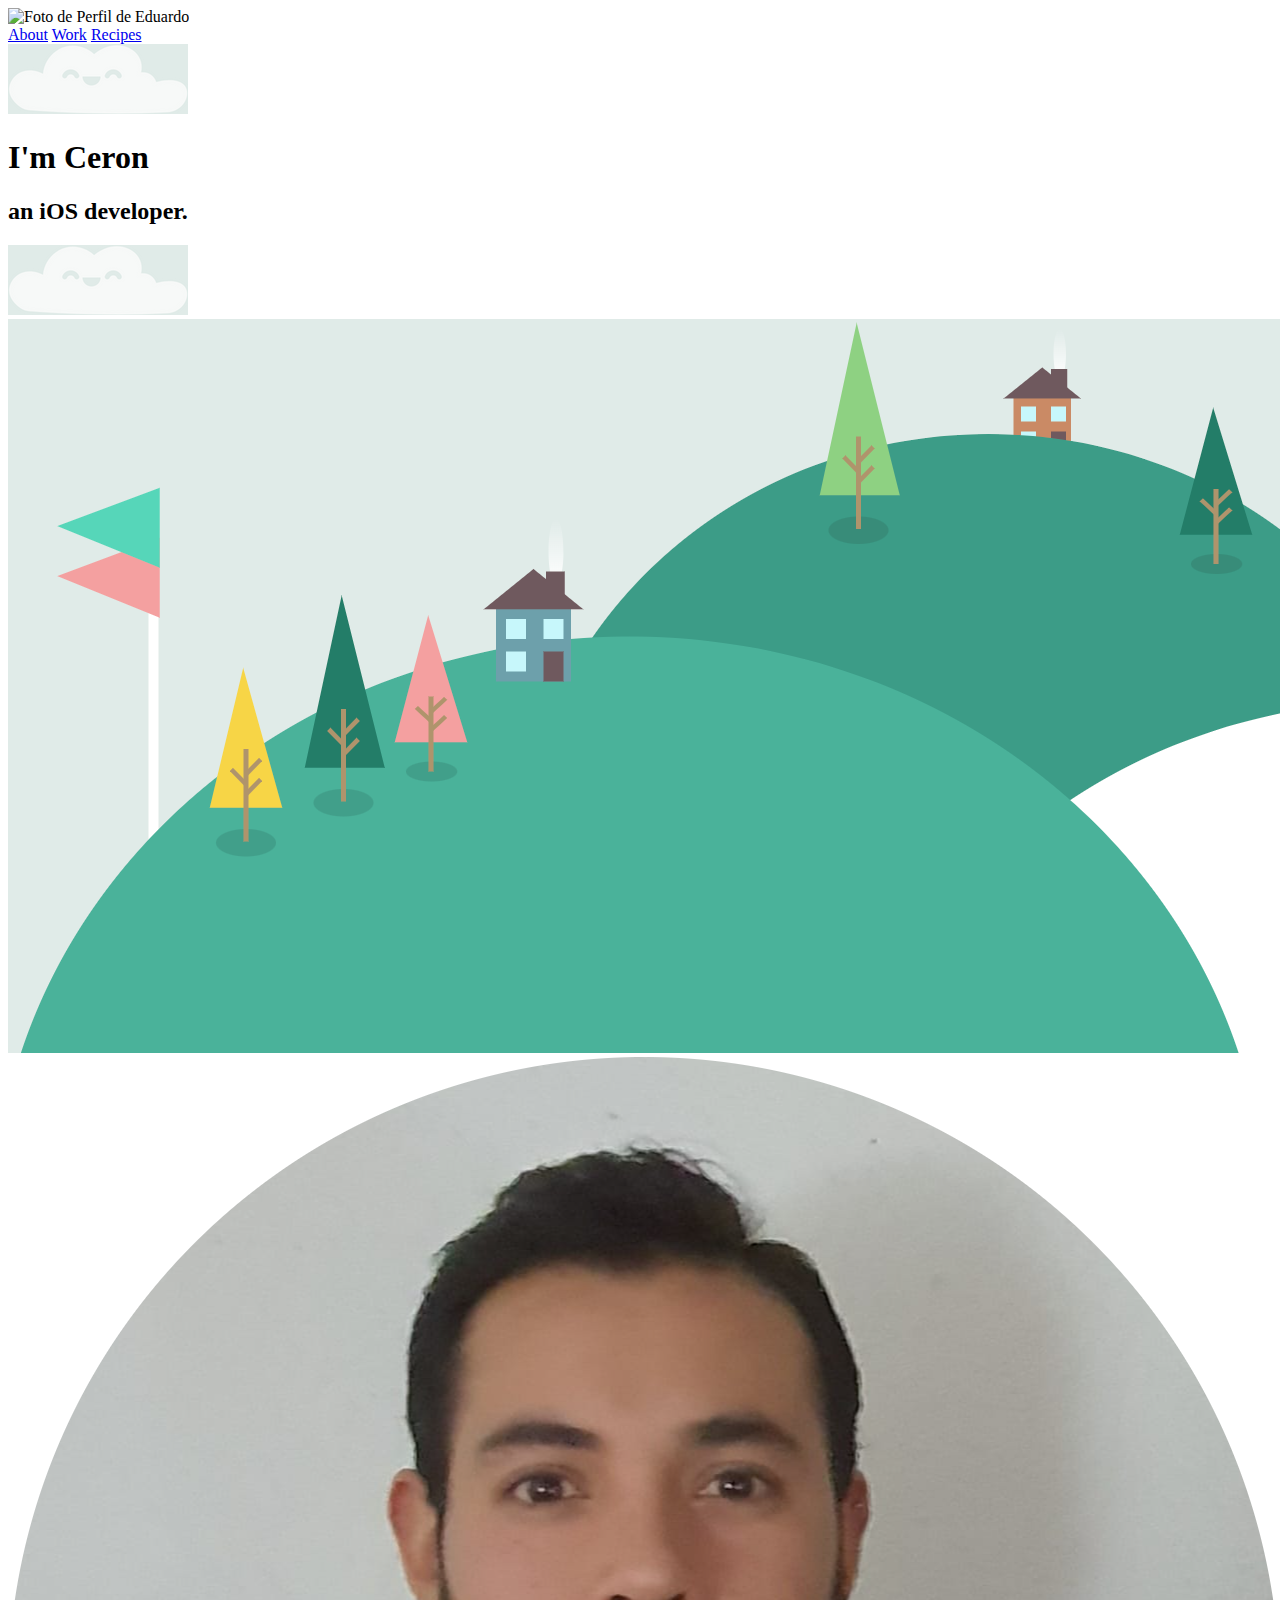
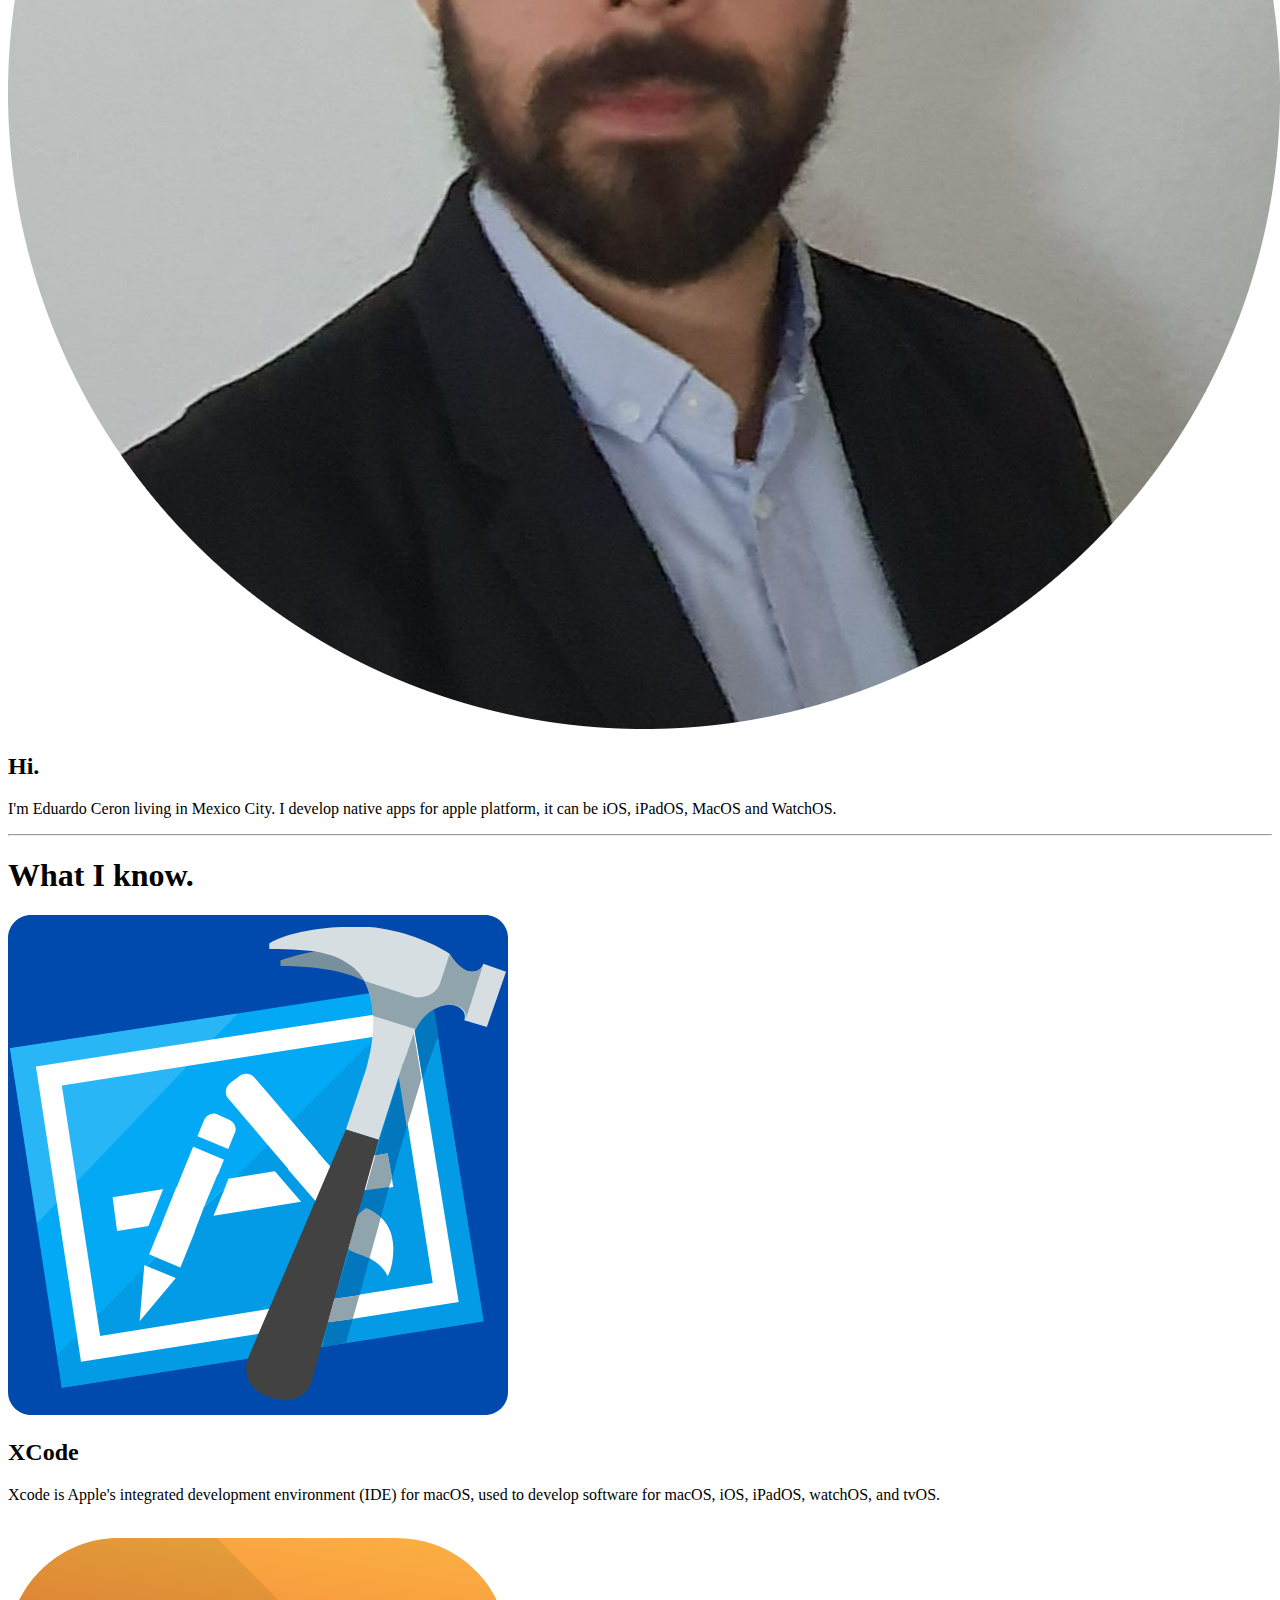
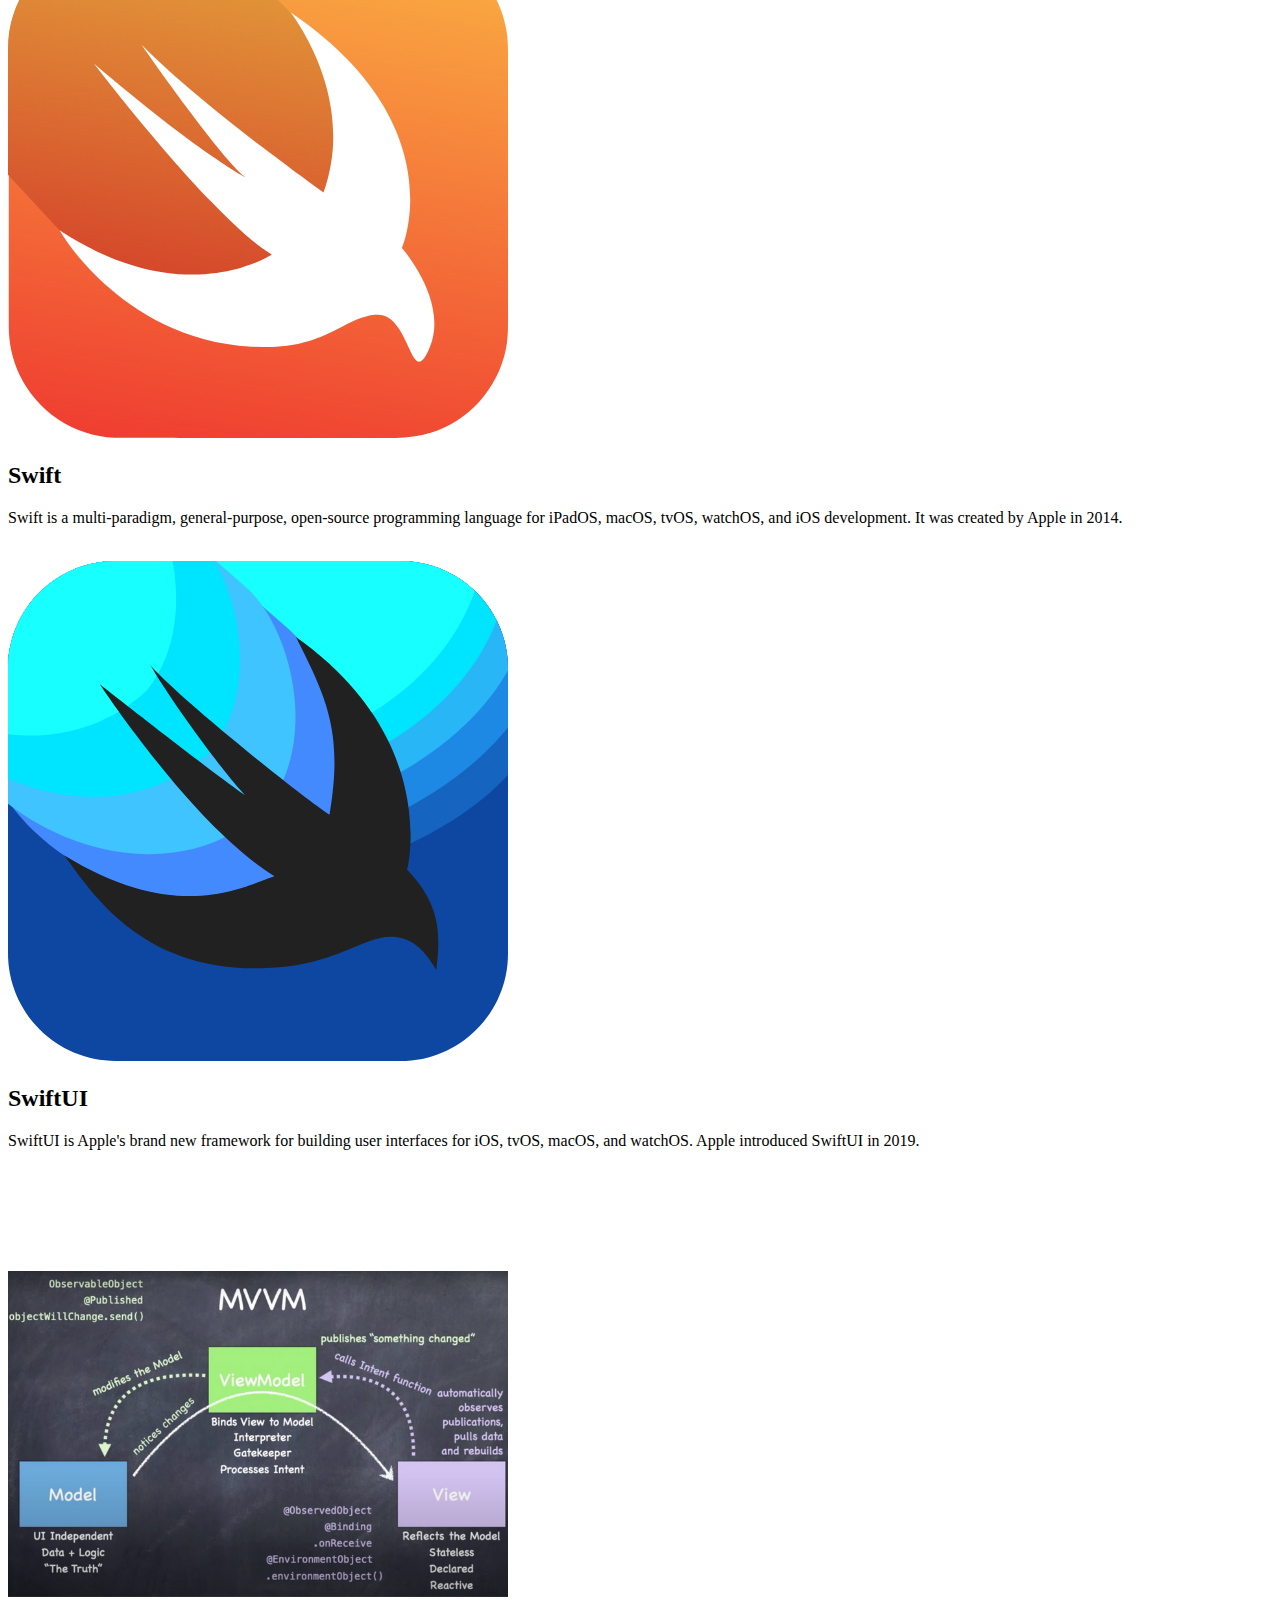
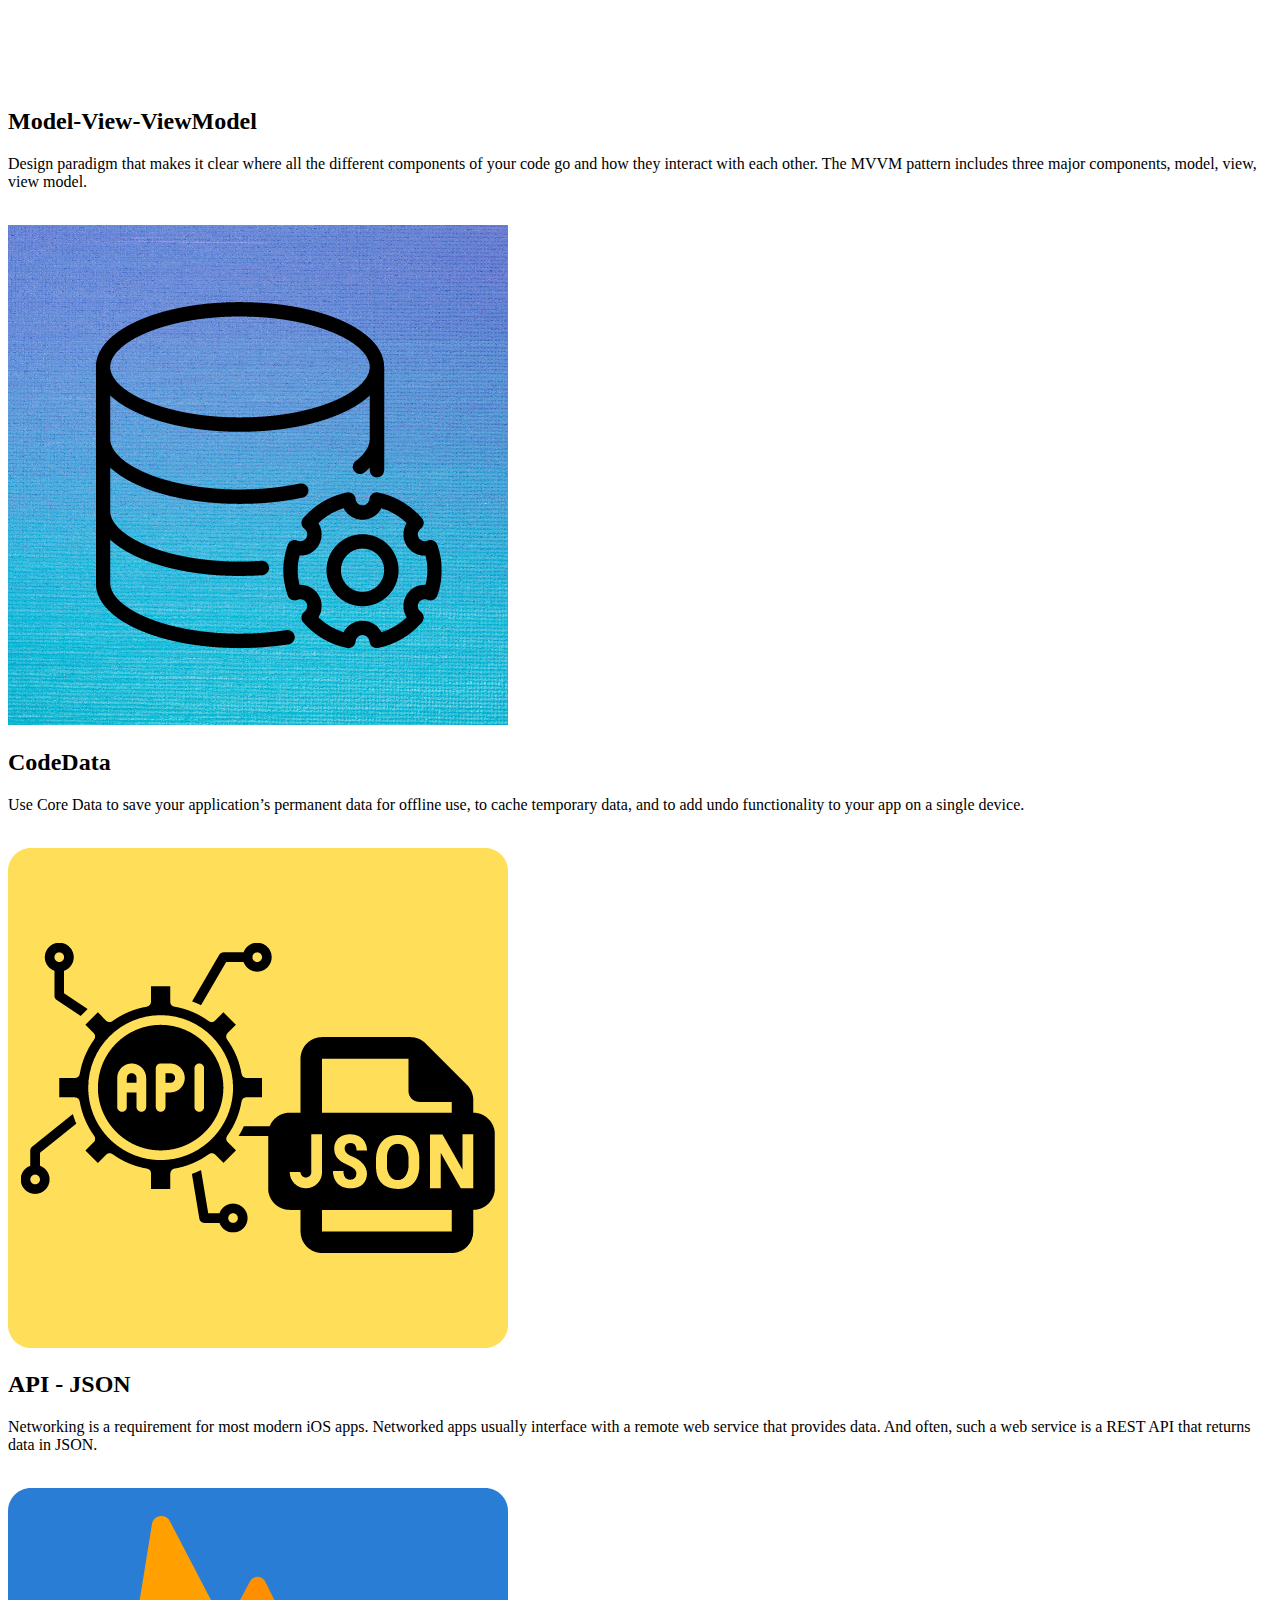
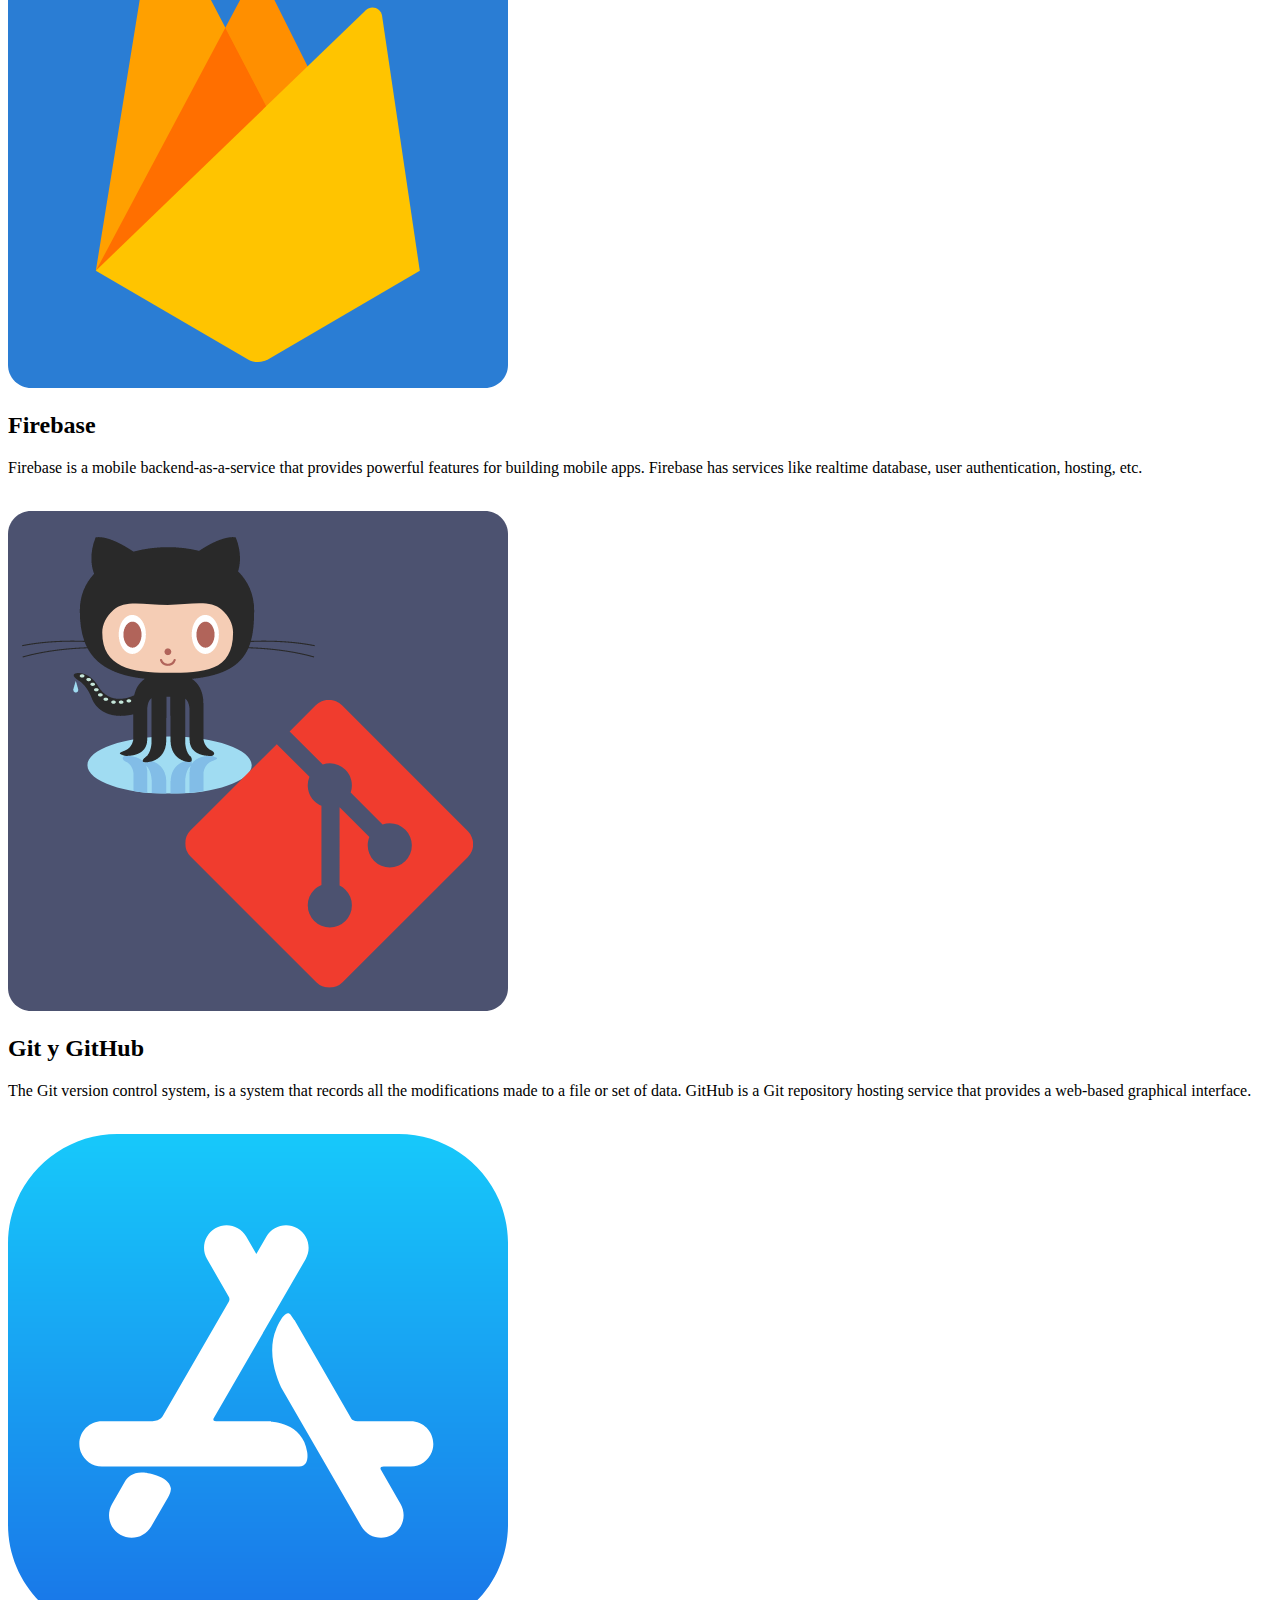
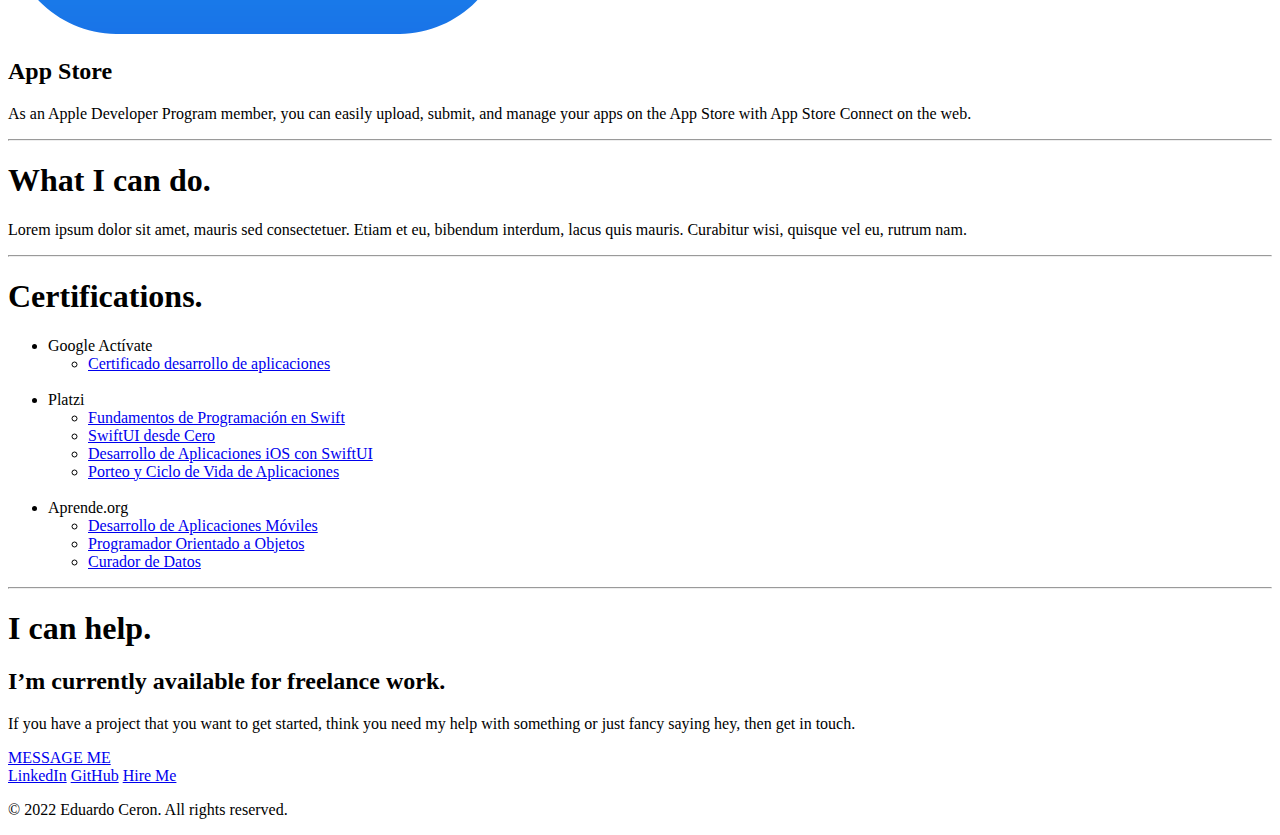
==== index.html @ 0d503eac "Add initial my site files" ====
<!DOCTYPE html>
<html lang="en" dir="ltr">
  <head>
    <meta charset="utf-8">
    <meta name="description" content="Eduardo Ceron Sitio Web oficial provee información acerca de Desarrollo de aplicaciones iOS así como de desarrollo Web">
    <title>Ing. Ceron</title>
    <link rel="stylesheet" href="css/styles.css">
    <link rel="icon" href="favicon.ico">
    <link rel="preconnect" href="https://fonts.googleapis.com">
<link rel="preconnect" href="https://fonts.gstatic.com" crossorigin>
<link href="https://fonts.googleapis.com/css2?family=Merriweather&family=Montserrat&family=Sacramento&display=swap" rel="stylesheet">
  </head>
  <body>
    <!--       Top Container       -->
    <div class="top-container">
      <img class="imagenMonito" src="https://emojipedia-us.s3.dualstack.us-west-1.amazonaws.com/thumbs/120/google/313/person-beard_1f9d4.png" alt="Foto de Perfil de Eduardo">
      <nav class="navegacion">
        <a class="nav-link" href="#">About</a>
        <a class="nav-link" href="work.html">Work</a>
        <a class="nav-link" href="recipes.html">Recipes</a>
      </nav>
      <img class="top-cloud" src="images/cloud.png" alt="imagen nube">
      <h1 class="soy-ceron">I'm Ceron</h1>
      <h2>an iOS developer.</h2>
      <img class="bottom-cloud" src="images/cloud.png" alt="imagen nube">
      <img class="earth" src="images/earth.png" alt="imagen montaña">
    </div>
    <!--       Middle Container       -->
    <div class="middle-container">
      <div class="profile">
        <img class="img-foto" src="images/EduardoCeron.png" alt="">
        <h2>Hi.</h2>
        <p>I'm Eduardo Ceron living in Mexico City. I develop native apps for apple platform, it can be iOS, iPadOS, MacOS and WatchOS.</p>
      </div>
      <hr>
      <!--       What I know       -->
      <div class="skills">
        <h1>What I know.</h1>
        <div class="skill-row">
          <img class="img-left" src="images/1.png" alt="">
          <h2>XCode</h2>
          <p>Xcode is Apple's integrated development environment (IDE) for macOS, used to develop software for macOS, iOS, iPadOS, watchOS, and tvOS.</p>
        </div>
        <br>
        <div class="skill-row">
          <img class="img-right" src="images/2.png" alt="">
          <h2>Swift</h2>
          <p>Swift is a multi-paradigm, general-purpose, open-source programming language for iPadOS, macOS, tvOS, watchOS, and iOS development. It was created by Apple in 2014.</p>
        </div>
        <br>
        <div class="skill-row">
          <img class="img-left" src="images/3.png" alt="">
          <h2>SwiftUI</h2>
          <p>SwiftUI is Apple's brand new framework for building user interfaces for iOS, tvOS, macOS, and watchOS. Apple introduced SwiftUI in 2019.</p>
        </div>
        <br>
        <div class="skill-row">
          <img class="img-right" src="images/4.png" alt="">
          <h2>Model-View-ViewModel</h2>
          <p>Design paradigm that makes it clear where all the different components of your code go and how they interact with each other. The MVVM pattern includes three major components, model, view, view model.</p>
        </div>
        <br>
        <div class="skill-row">
          <img class="img-left" src="images/5.png" alt="">
          <h2>CodeData</h2>
          <p>Use Core Data to save your application’s permanent data for offline use, to cache temporary data, and to add undo functionality to your app on a single device.</p>
        </div>
        <br>
        <div class="skill-row">
          <img class="img-right" src="images/6.png" alt="">
          <h2>API - JSON</h2>
          <p>Networking is a requirement for most modern iOS apps. Networked apps usually interface with a remote web service that provides data. And often, such a web service is a REST API that returns data in JSON.</p>
        </div>
        <br>
        <div class="skill-row">
          <img class="img-left" src="images/7.png" alt="">
          <h2>Firebase</h2>
          <p>Firebase is a mobile backend-as-a-service that provides powerful features for building mobile apps. Firebase has services like realtime database, user authentication, hosting, etc.</p>
        </div>
        <br>
        <div class="skill-row">
          <img class="img-right" src="images/8.png" alt="">
          <h2>Git y GitHub</h2>
          <p>The Git version control system, is a system that records all the modifications made to a file or set of data. GitHub is a Git repository hosting service that provides a web-based graphical interface.</p>
        </div>
        <br>
        <div class="skill-row">
          <img class="img-left" src="images/9.png" alt="">
          <h2>App Store</h2>
          <p>As an Apple Developer Program member, you can easily upload, submit, and manage your apps on the App Store with App Store Connect on the web.</p>
        </div>
      </div>
      <hr>
      <!--       What I can do Container       -->
      <div class="skills">
        <h1>What I can do.</h1>
        <p>Lorem ipsum dolor sit amet, mauris sed consectetuer. Etiam et eu, bibendum interdum, lacus quis mauris. Curabitur wisi, quisque vel eu, rutrum nam.</p>
      </div>
      <hr>
      <!--       Certifications Container       -->
      <div class="skills">
        <h1>Certifications.</h1>
        <div class="skill-row">
          <ul>
            <li>Google Actívate</li>
            <ul>
              <li><a href="certificados/Certificado Google - Desarrollo de apps.pdf">Certificado desarrollo de aplicaciones</a></li><br>
            </ul>
   	        <li>Platzi</li>
              <ul>
                <li><a href="certificados/diploma-swift-fundamentos.pdf">Fundamentos de Programación en Swift</a></li>
                <li><a href="certificados/diploma-swiftui.pdf">SwiftUI desde Cero</a></li>
                <li><a href="certificados/diploma-swiftui-apps-ios.pdf">Desarrollo de Aplicaciones iOS con SwiftUI</a></li>
                <li><a href="certificados/diploma-swiftui-especializacion.pdf">Porteo y Ciclo de Vida de Aplicaciones</a></li><br>
              </ul>
   	        <li>Aprende.org</li>
              <ul>
                <li><a href="certificados/Desarrollador de aplicaciones móviles.pdf">Desarrollo de Aplicaciones Móviles</a></li>
                <li><a href="certificados/Programador Orientado a Objetos.pdf">Programador Orientado a Objetos</a></li>
                <li><a href="certificados/Curador de Datos.pdf">Curador de Datos</a></li>
              </ul>
          </ul>
        </div>
      </div>
      <hr>
      <!--       Constact me Container       -->
      <div class="contact-me">
        <h1>I can help.</h1>
        <h2>I’m currently available for freelance work.</h2>
        <p class="contact-message">If you have a project that you want to get started, think you need my help with something or just fancy saying hey, then get in touch.</p>
        <a class="btn" href="mailto:ing.ceron.dev@gmail.com">MESSAGE ME</a>
      </div>
    </div>


    <div class="bottom-container">
      <a class="footer-link" href="https://www.linkedin.com/in/eduardo-ceron-espinoza-a80910111/" target="_blank">LinkedIn</a>
      <a class="footer-link" href="https://github.com/IngenieroCeron" target="_blank">GitHub</a>
      <a class="footer-link" href="mailto:ing.ceron.dev@gmail.com" target="_blank">Hire Me</a>
      <p class="copyright">© 2022 Eduardo Ceron. All rights reserved.</p>
    </div>

  </body>
</html>
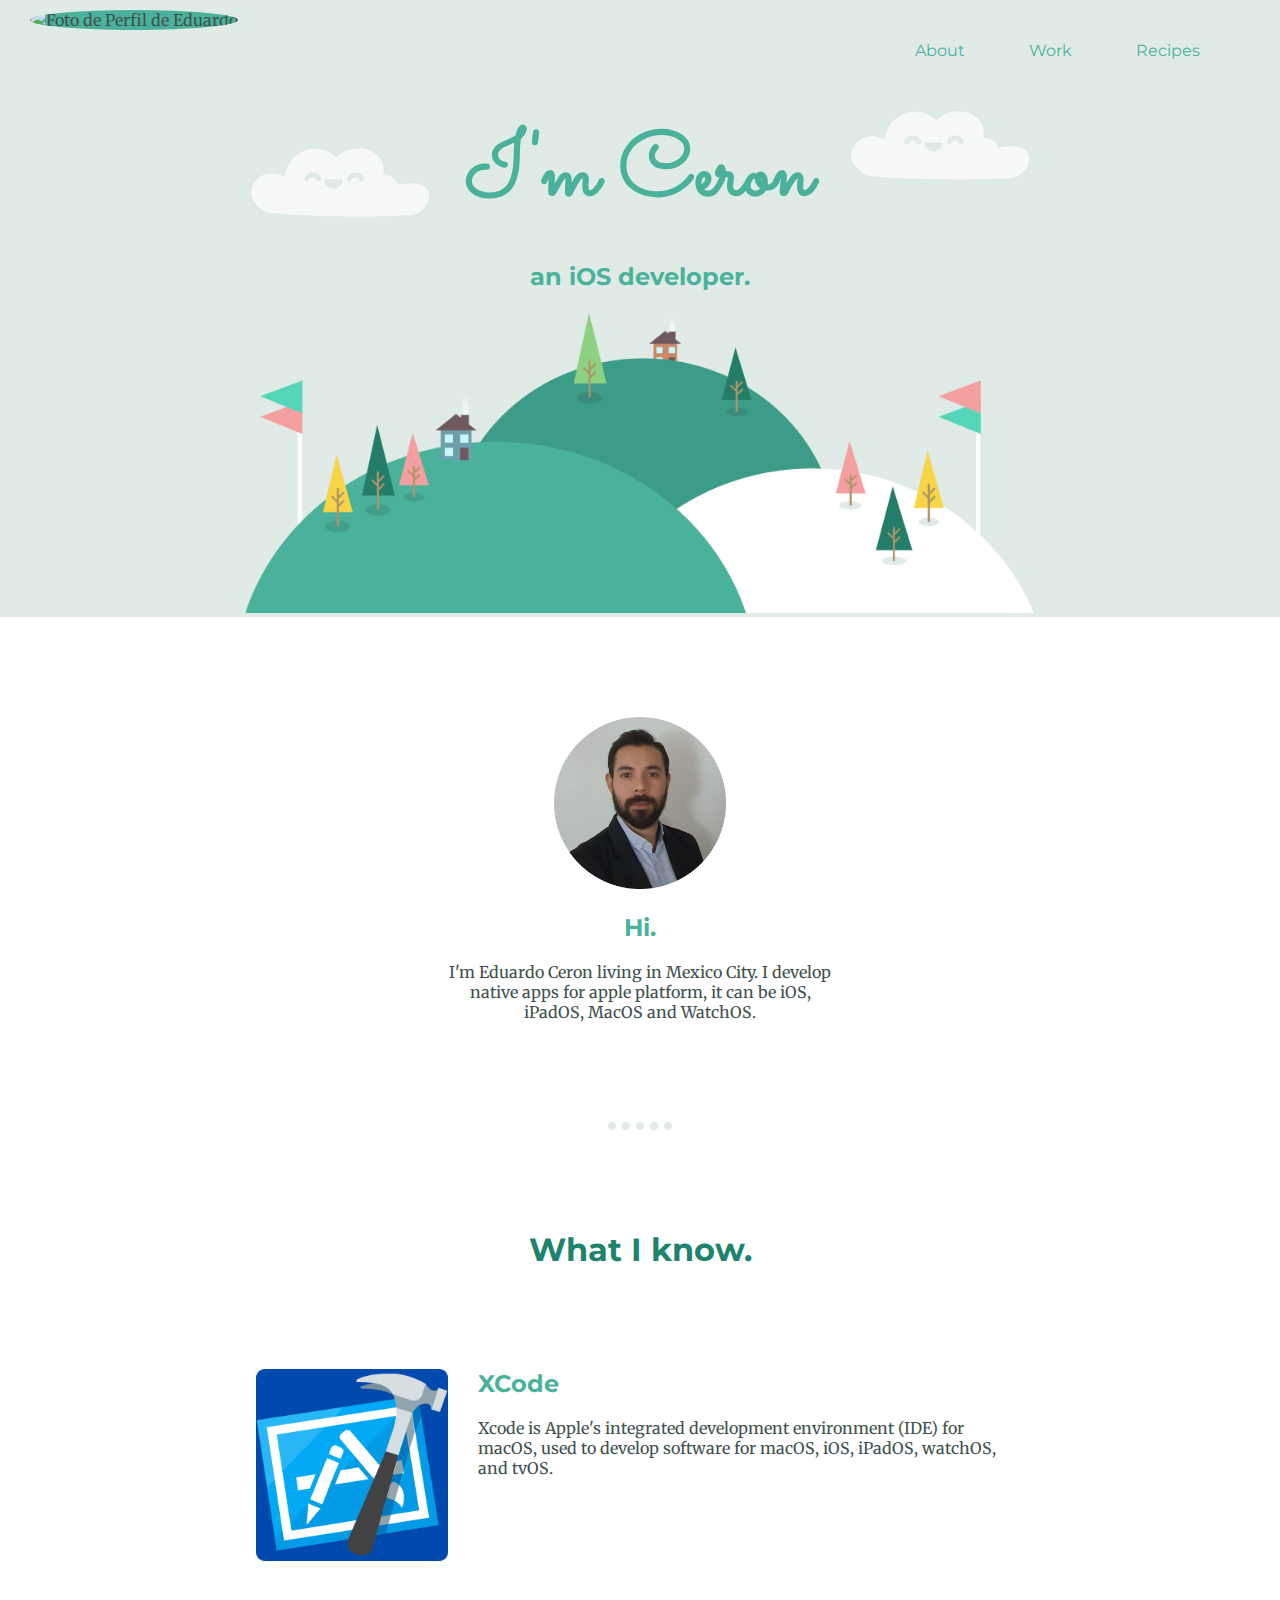
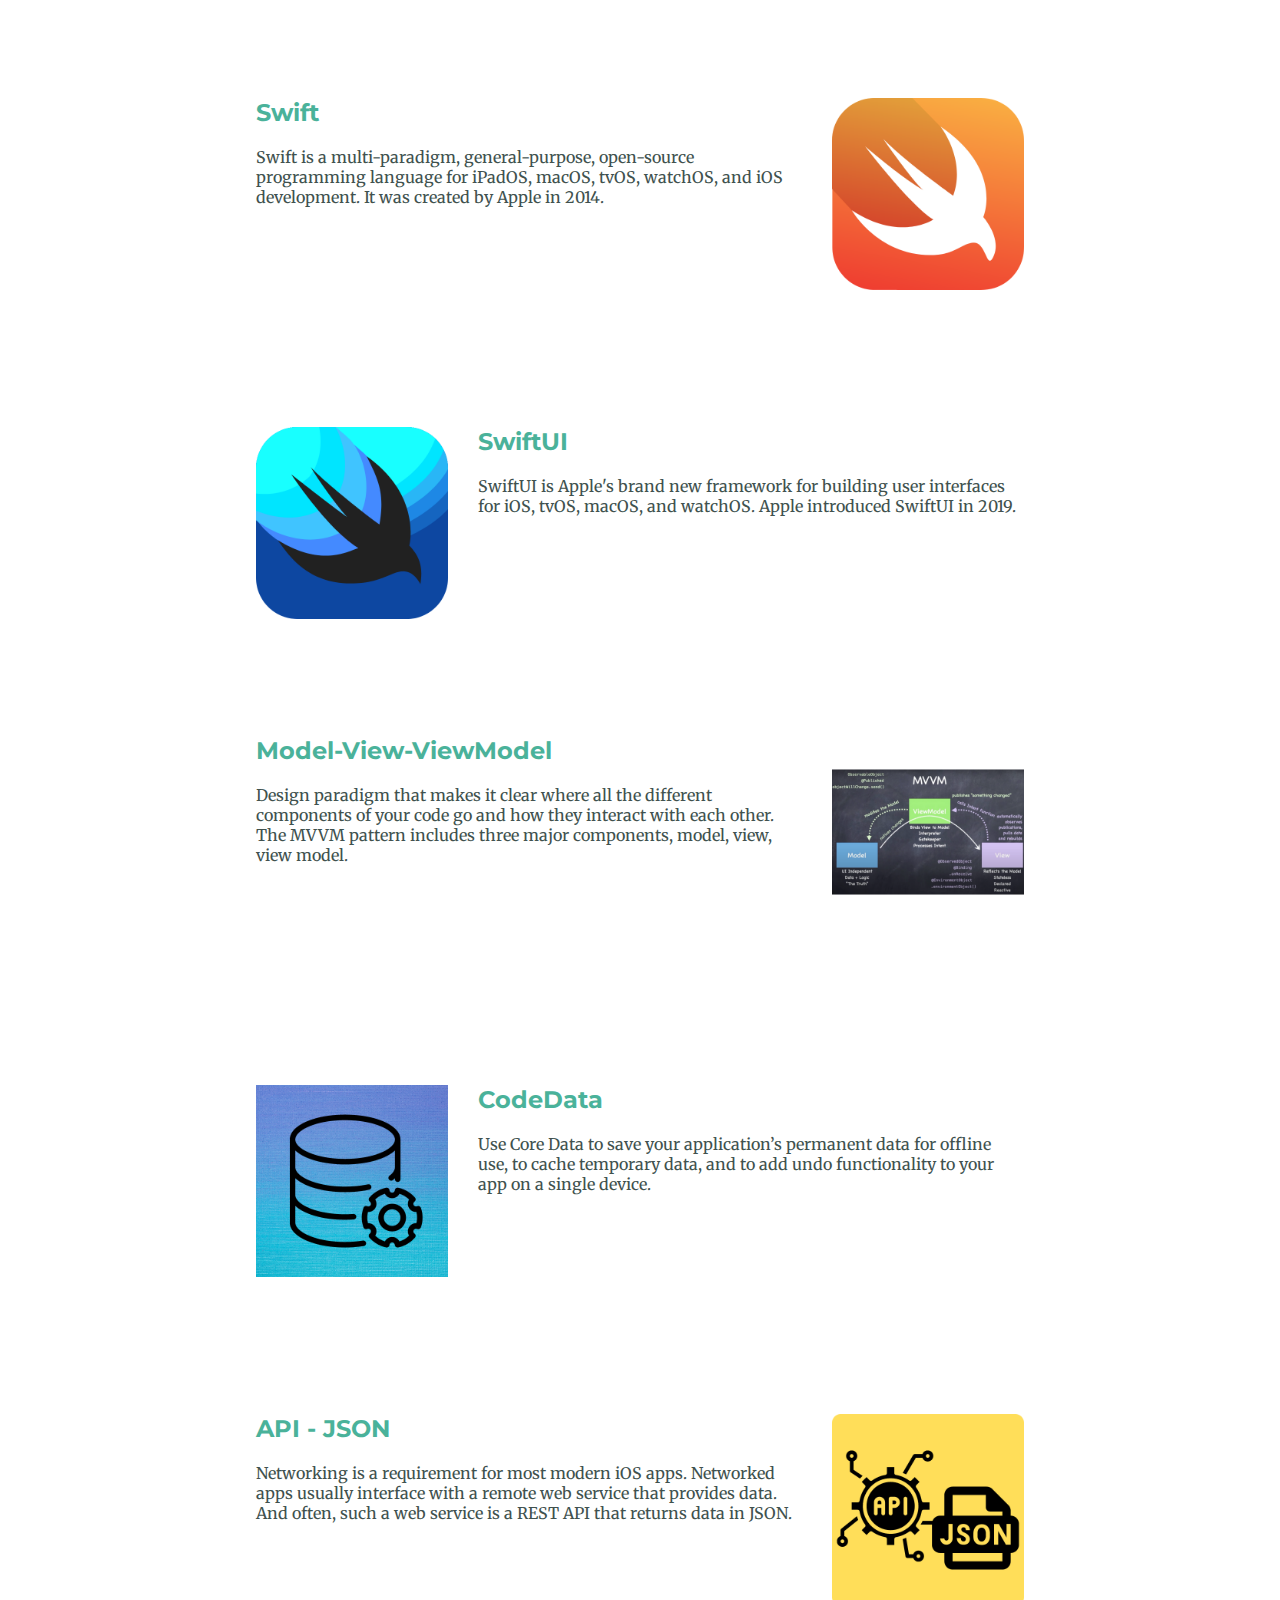
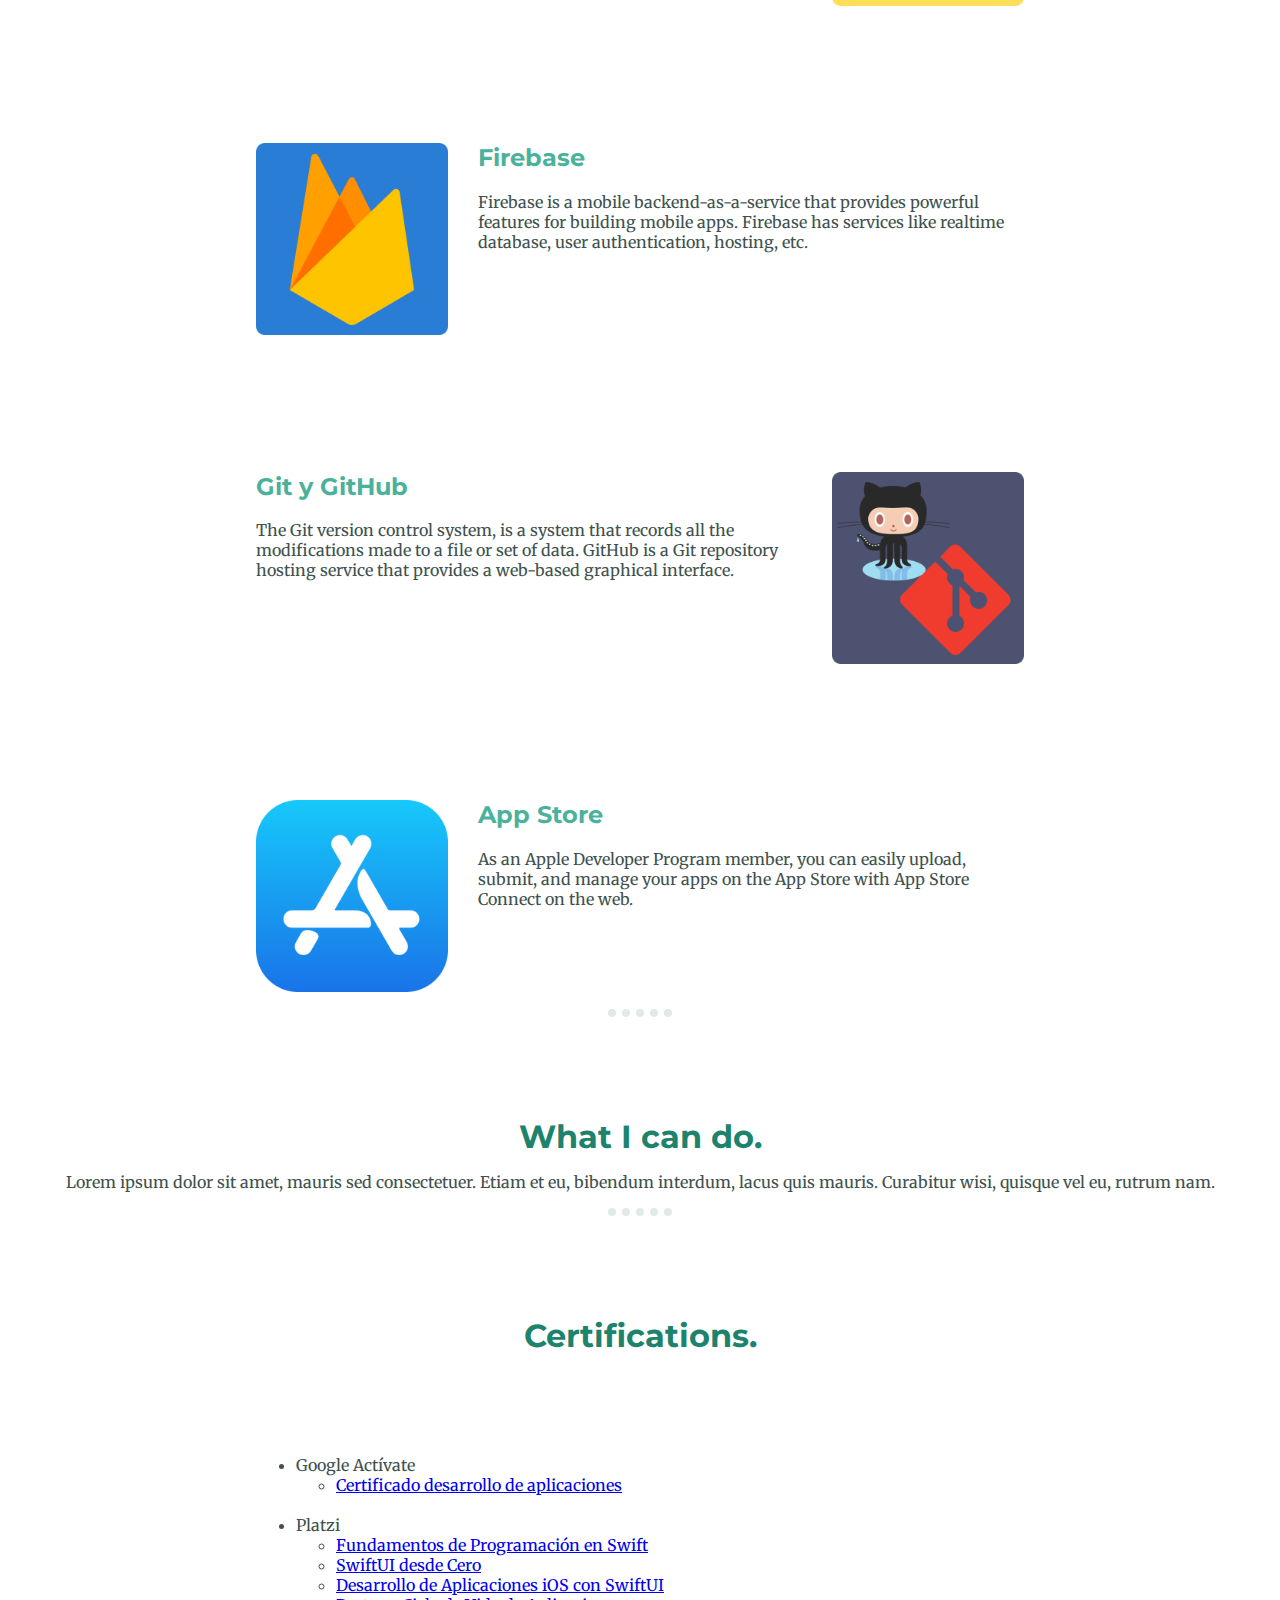
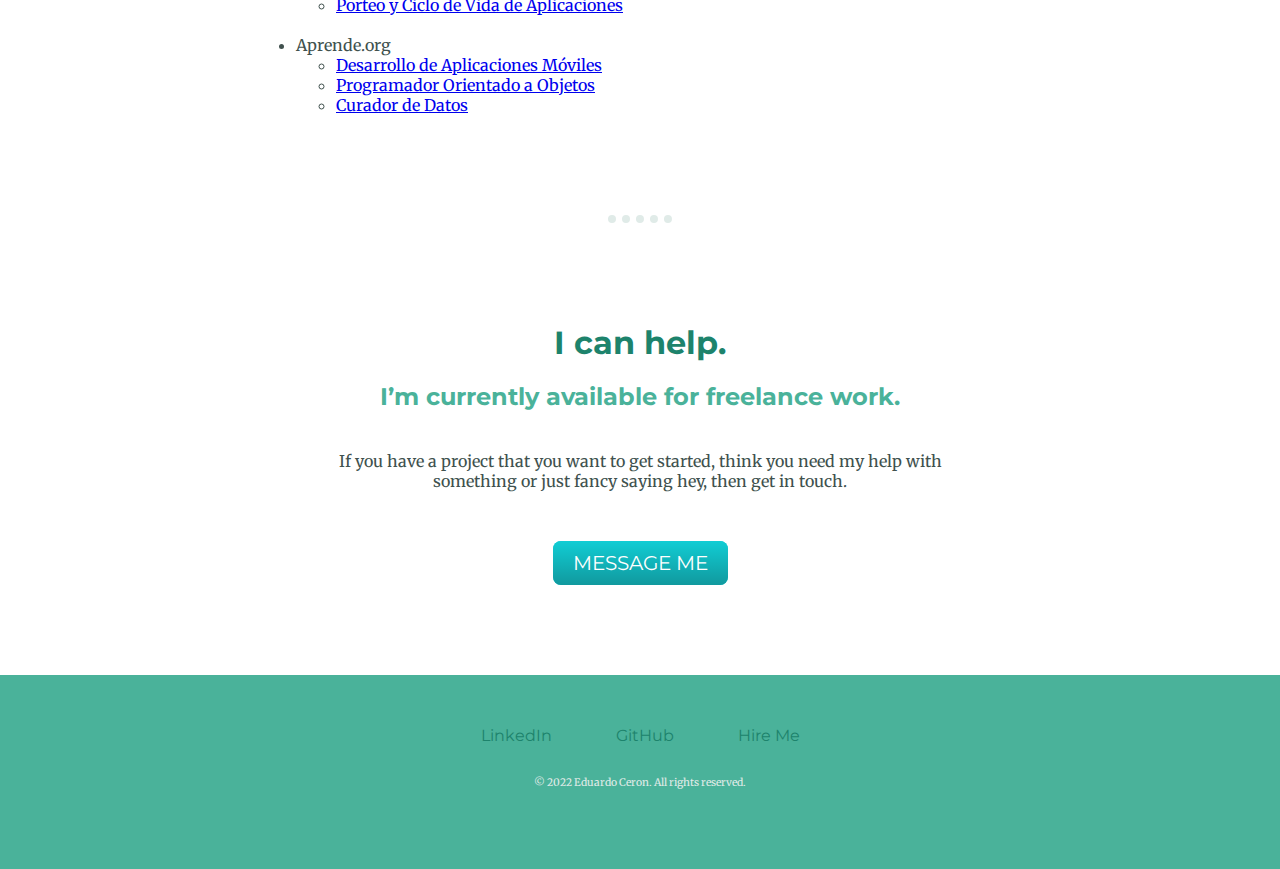
==== commit e40e0afa: "changed the name css to CSS" ====
--- a/index.html
+++ b/index.html
@@ -4,7 +4,7 @@
     <meta charset="utf-8">
     <meta name="description" content="Eduardo Ceron Sitio Web oficial provee información acerca de Desarrollo de aplicaciones iOS así como de desarrollo Web">
     <title>Ing. Ceron</title>
-    <link rel="stylesheet" href="css/styles.css">
+    <link rel="stylesheet" href="CSS/styles.css">
     <link rel="icon" href="favicon.ico">
     <link rel="preconnect" href="https://fonts.googleapis.com">
 <link rel="preconnect" href="https://fonts.gstatic.com" crossorigin>
--- a/CSS/styles.css
+++ b/CSS/styles.css
@@ -0,0 +1,178 @@
+
+body  {
+  margin: 0;
+  text-align: center;
+  font-family: 'Merriweather', sans;
+  color: #40514E;
+}
+h1 {
+  color: #1D836C;
+  margin: 100px auto 0 auto;
+  font-family: 'Montserrat', sans-serif;
+}
+h2 {
+  color: #4AB29A;
+  font-family: 'Montserrat', sans-serif;
+  /*font-weight: normal;*/
+}
+h3 {
+  font-family: 'Montserrat', sans-serif;
+}
+hr {
+  border-style: none;
+  border-top-style: dotted;
+  border-color: #E0EBE8;
+  border-width: 8px;
+  width: 5%;
+}
+/*
+.iOS {
+  text-decoration: underline;
+}
+*/
+.navegacion{
+  position: absolute;
+  right: 50px;
+  margin-top: 30px;
+}
+.nav-link {
+  color: #4AB29A;
+  font-family: 'Montserrat', sans-serif;
+  margin: 10px 30px;
+  text-decoration: none;
+}
+.nav-link:hover {
+  color: #1D836C;
+}
+.soy-ceron {
+  font-family: 'Sacramento', cursive;
+  font-size: 5.625em;
+  color: #4AB29A;
+  clear: left;
+}
+.top-container {
+  background-color: #E0EBE8;
+  position: relative;
+  padding-top: 10px;
+}
+.bottom-container {
+  background-color: #4AB29A;
+  padding: 50px;
+}
+.listin-container {
+  background-color: pink;
+  text-align: left;
+  padding: 50px;
+}
+.policies-container {
+  background-color: #E0EBE8;
+  text-align: left;
+  padding: 50px;
+}
+.top-cloud {
+  position: absolute;
+  right: 250px;
+  top: 110px;
+}
+.bottom-cloud {
+  position: absolute;
+  left: 250px;
+  bottom: 400px;
+}
+.earth {
+  width: 50rem;
+}
+.profile {
+  width: 30%;
+  margin: 100px auto 100px auto;
+}
+.skill-row {
+  width: 60%;
+  margin: 100px auto 100px auto;
+  text-align: left;
+}
+.footer-link {
+  color: #1D836C;
+  font-family: 'Montserrat', sans-serif;
+  margin: 10px 30px;
+  text-decoration: none;
+}
+.footer-link:hover {
+  color: #E0EBE8;
+}
+.contact-me {
+  width: 50%;
+  margin: 100px auto 100px auto;
+}
+.contact-message {
+  margin: 40px auto 60px;
+}
+.copyright {
+  color: #E0EBE8;
+  font-size: 0.65rem;
+  padding: 20px 0;
+}
+.img-foto {
+  width: 45%;
+}
+.img-swift {
+  width: 30%;
+  float: left;
+  margin-right: 30px;
+}
+.img-right {
+  width: 25%;
+  float: right;
+  margin-left: 30px;
+}
+.img-left {
+  width: 25%;
+  float: left;
+  margin-right: 30px;
+}
+.imagenMonito {
+  float: left;
+  background-color: #4AB29A;
+  border-radius: 100%;
+  margin-left: 30px;
+}
+.btn {
+  background: #11cdd4;
+  background-image: -webkit-linear-gradient(top, #11cdd4, #11999e);
+  background-image: -moz-linear-gradient(top, #11cdd4, #11999e);
+  background-image: -ms-linear-gradient(top, #11cdd4, #11999e);
+  background-image: -o-linear-gradient(top, #11cdd4, #11999e);
+  background-image: linear-gradient(to bottom, #11cdd4, #11999e);
+  -webkit-border-radius: 8;
+  -moz-border-radius: 8;
+  border-radius: 8px;
+  font-family: 'Montserrat', sans-serif;
+  color: #ffffff;
+  font-size: 20px;
+  padding: 10px 20px 10px 20px;
+  text-decoration: none;
+}
+
+.btn:hover {
+  background: #30e3cb;
+  background-image: -webkit-linear-gradient(top, #30e3cb, #2bc4ad);
+  background-image: -moz-linear-gradient(top, #30e3cb, #2bc4ad);
+  background-image: -ms-linear-gradient(top, #30e3cb, #2bc4ad);
+  background-image: -o-linear-gradient(top, #30e3cb, #2bc4ad);
+  background-image: linear-gradient(to bottom, #30e3cb, #2bc4ad);
+  text-decoration: none;
+}
+.container {
+  color: #ffffff;
+  text-align: left;
+  font-family: 'Roboto Mono', monospace;
+	height: 200px;
+	width: 50%;
+  border-radius: 20px;
+	border: 1px solid #ddd;
+	background-color: rgb(42,41,47);
+	overflow-y: scroll;
+}
+.mensaje_container {
+	height: auto;
+}
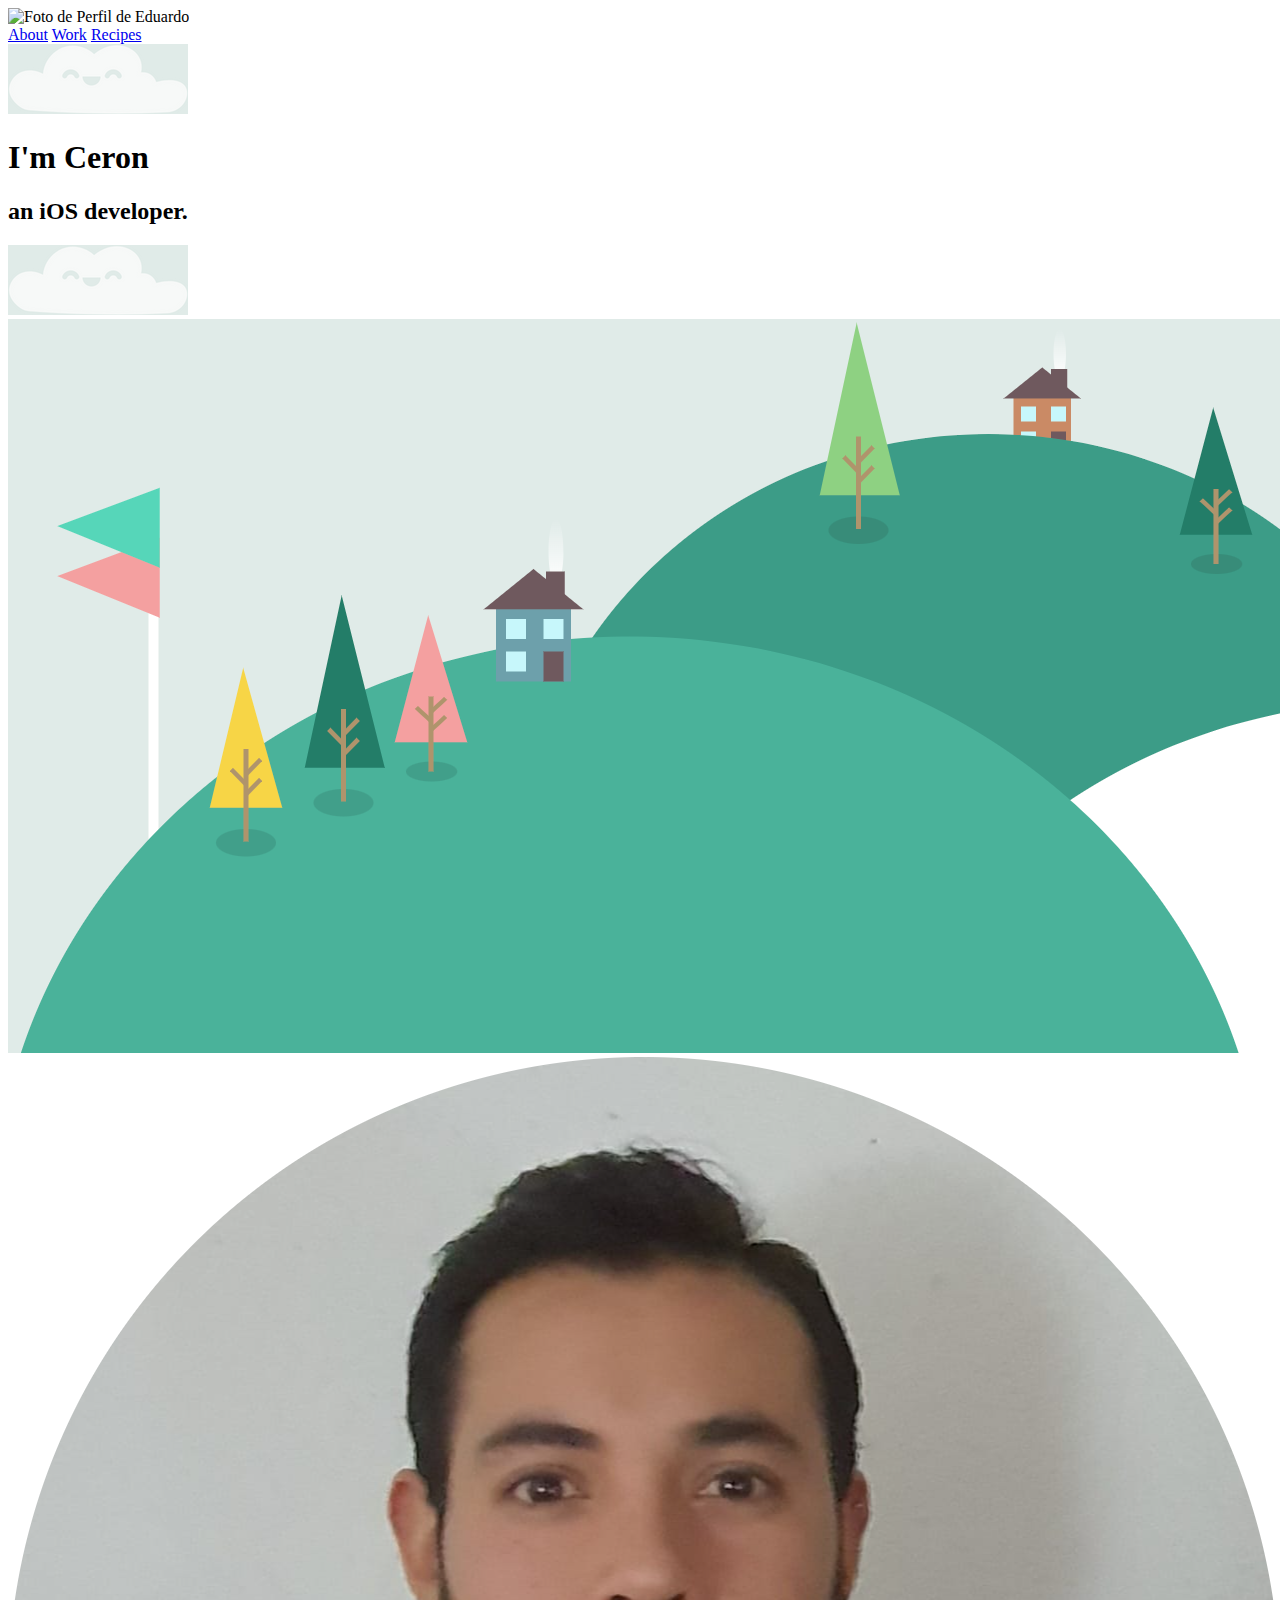
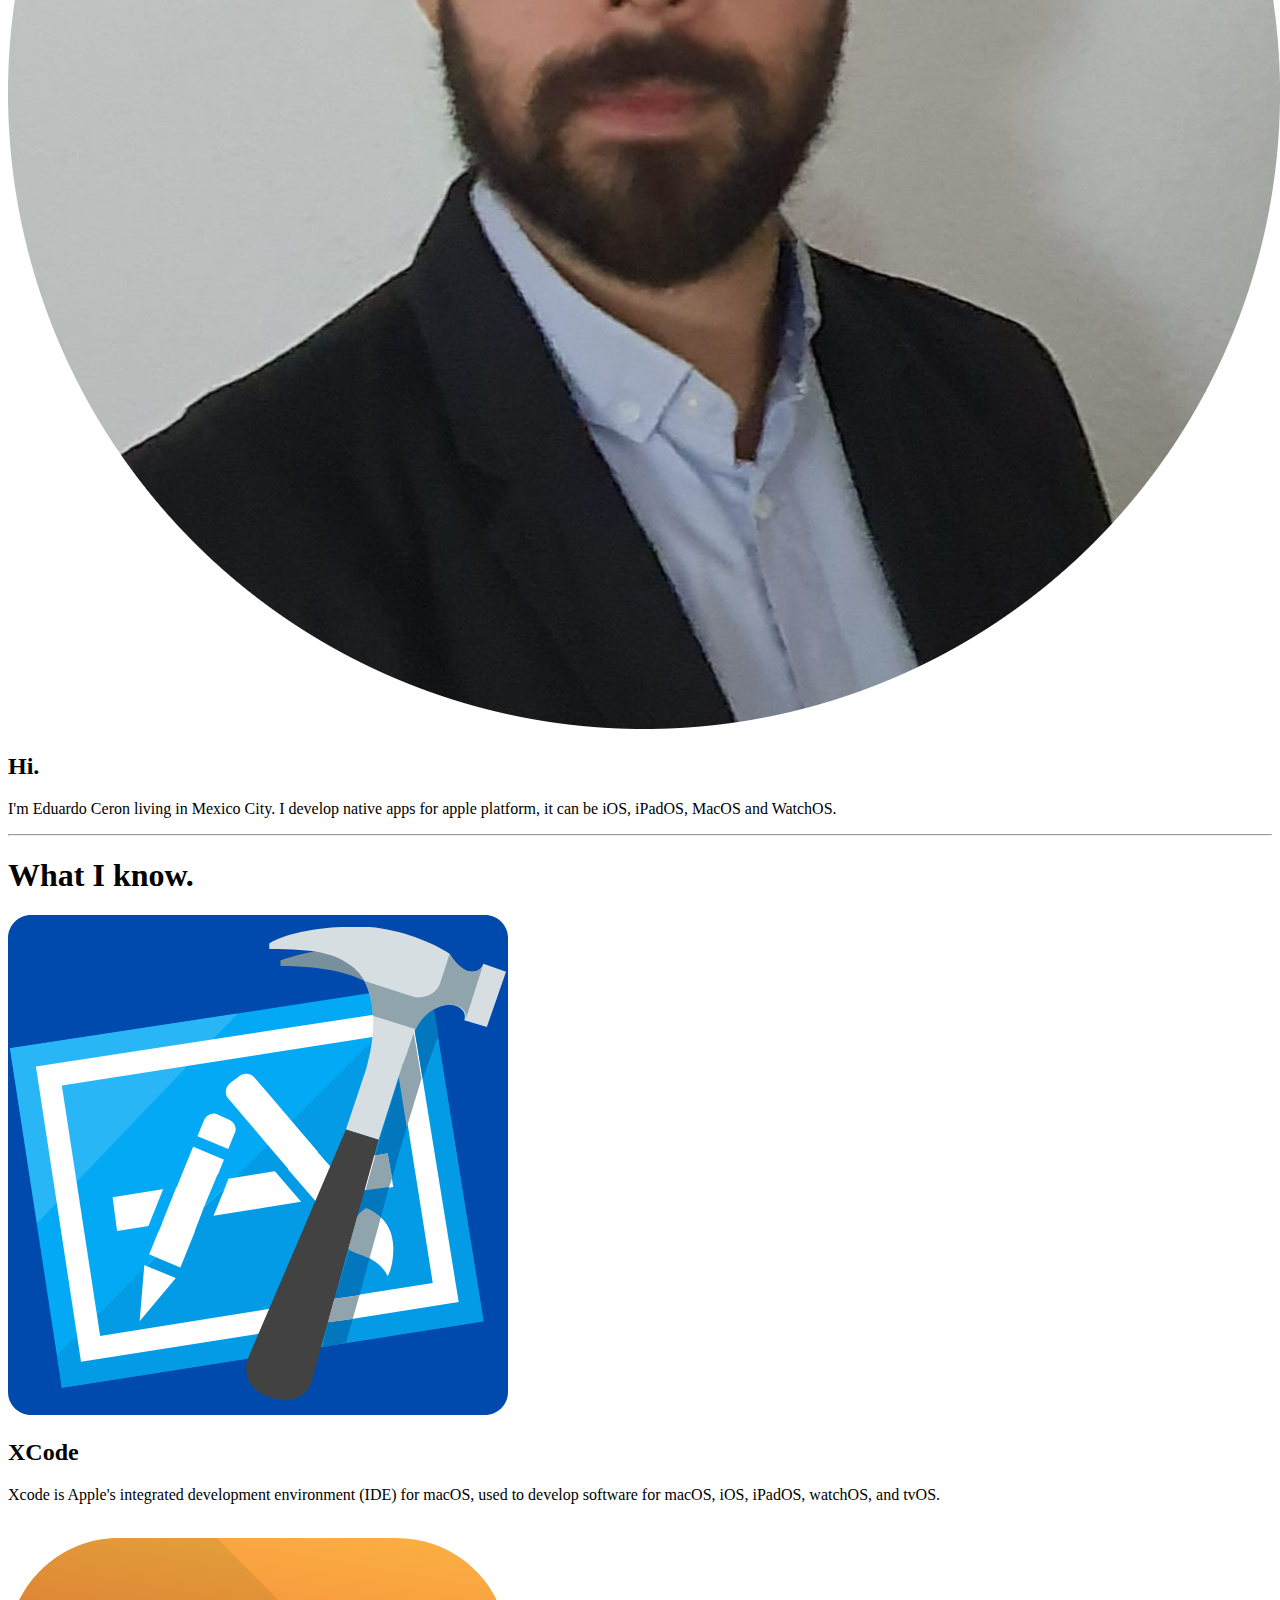
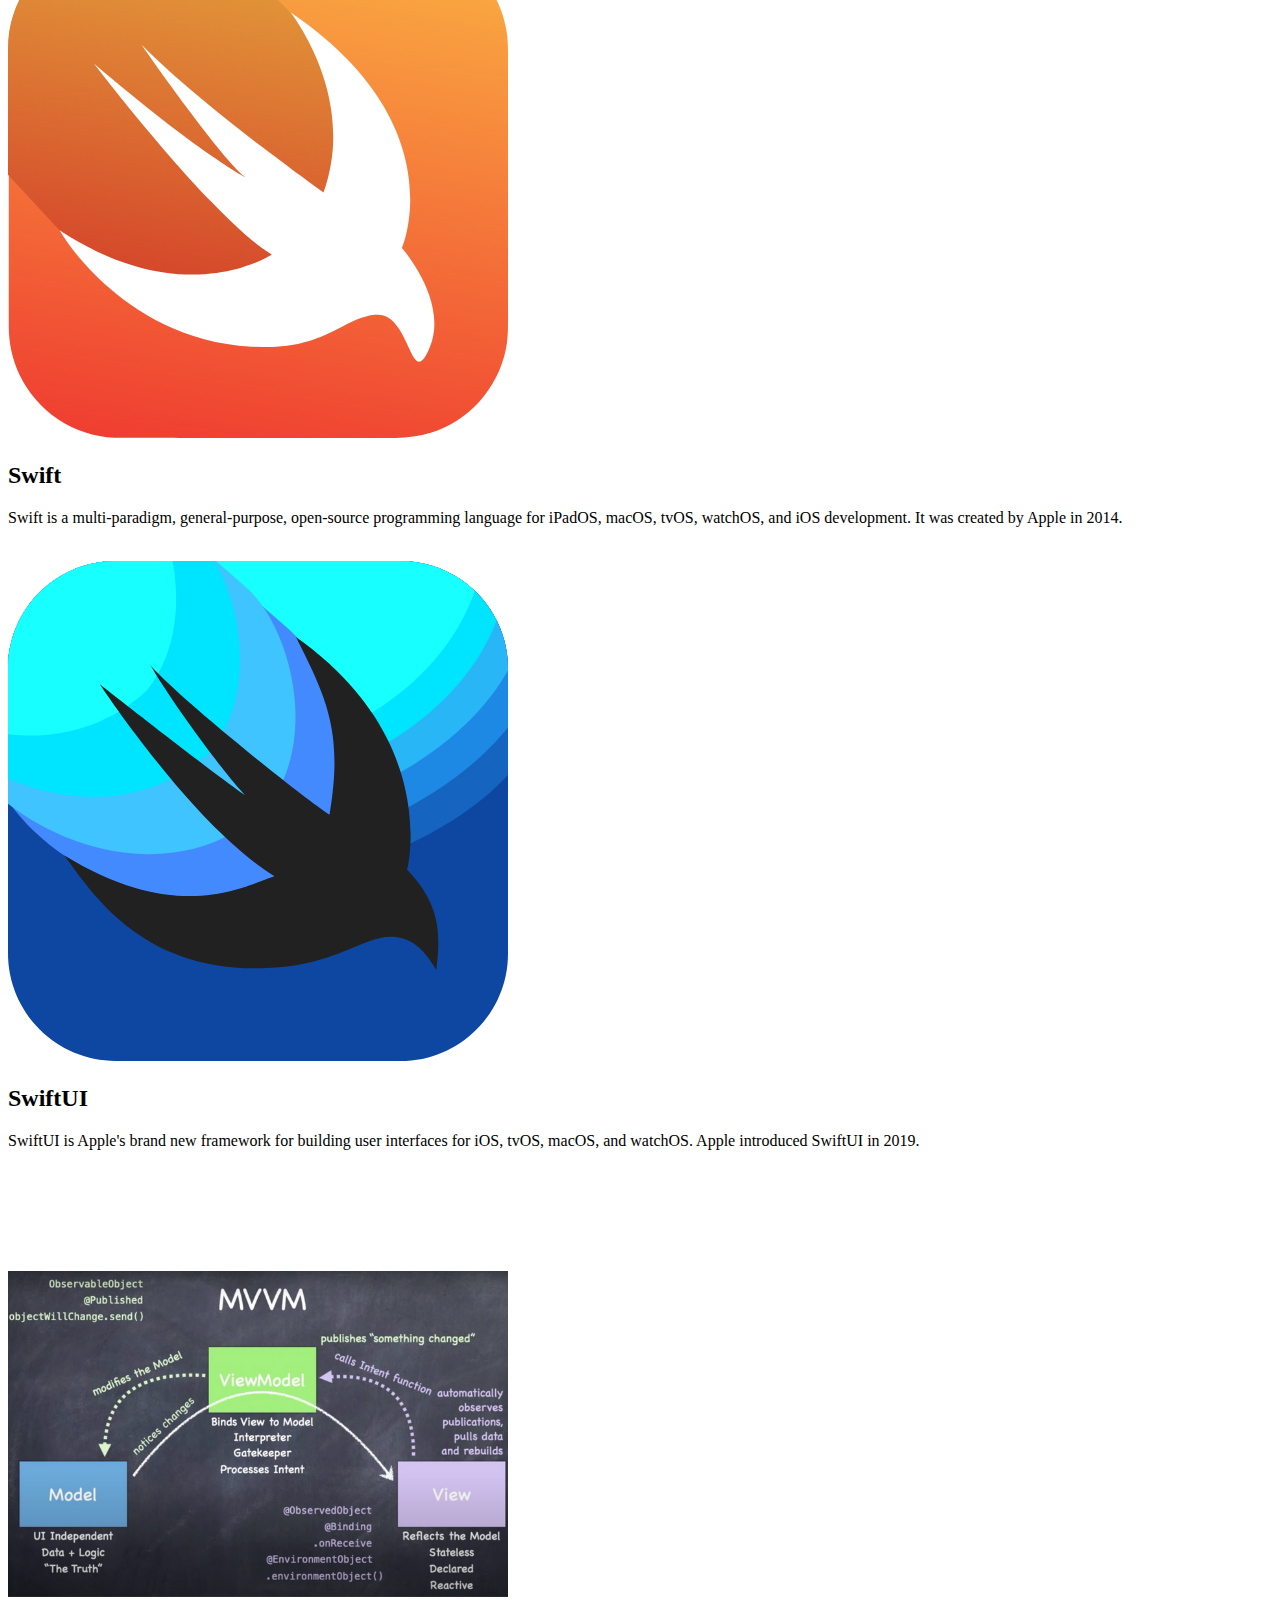
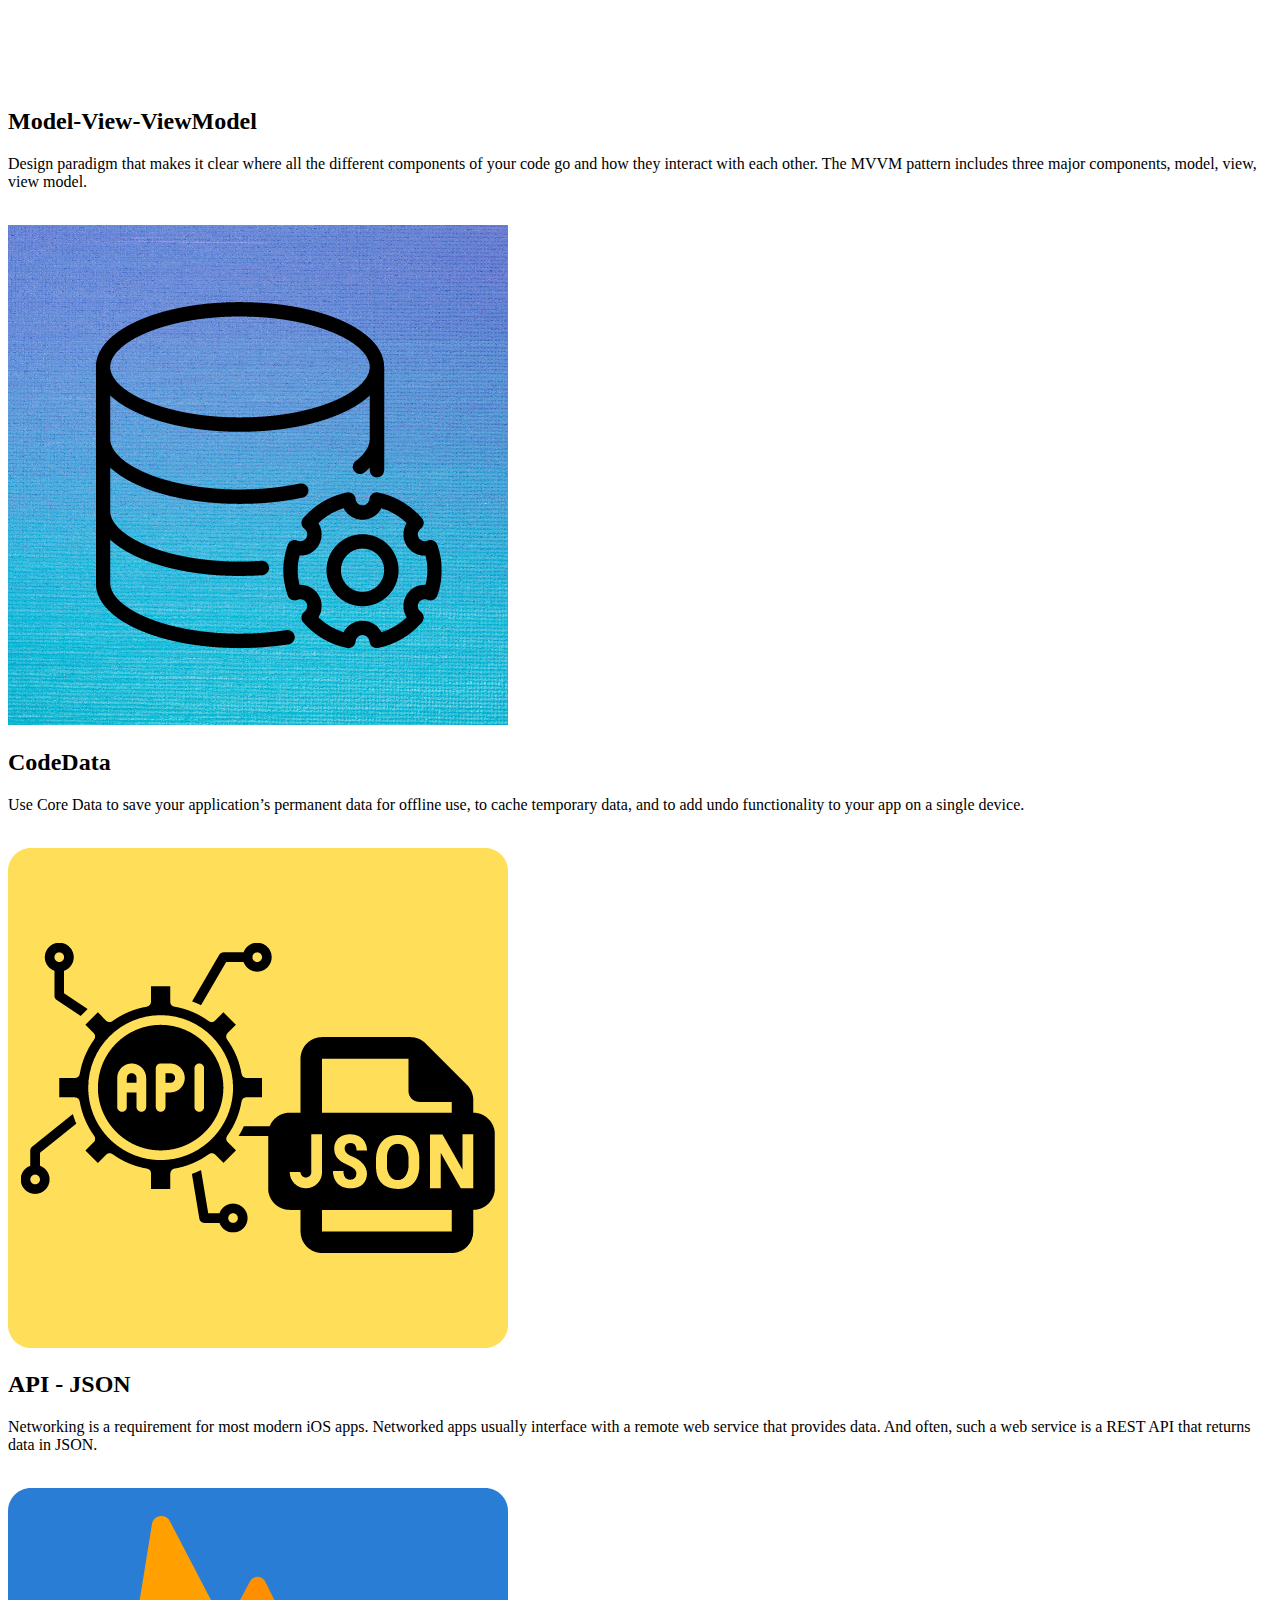
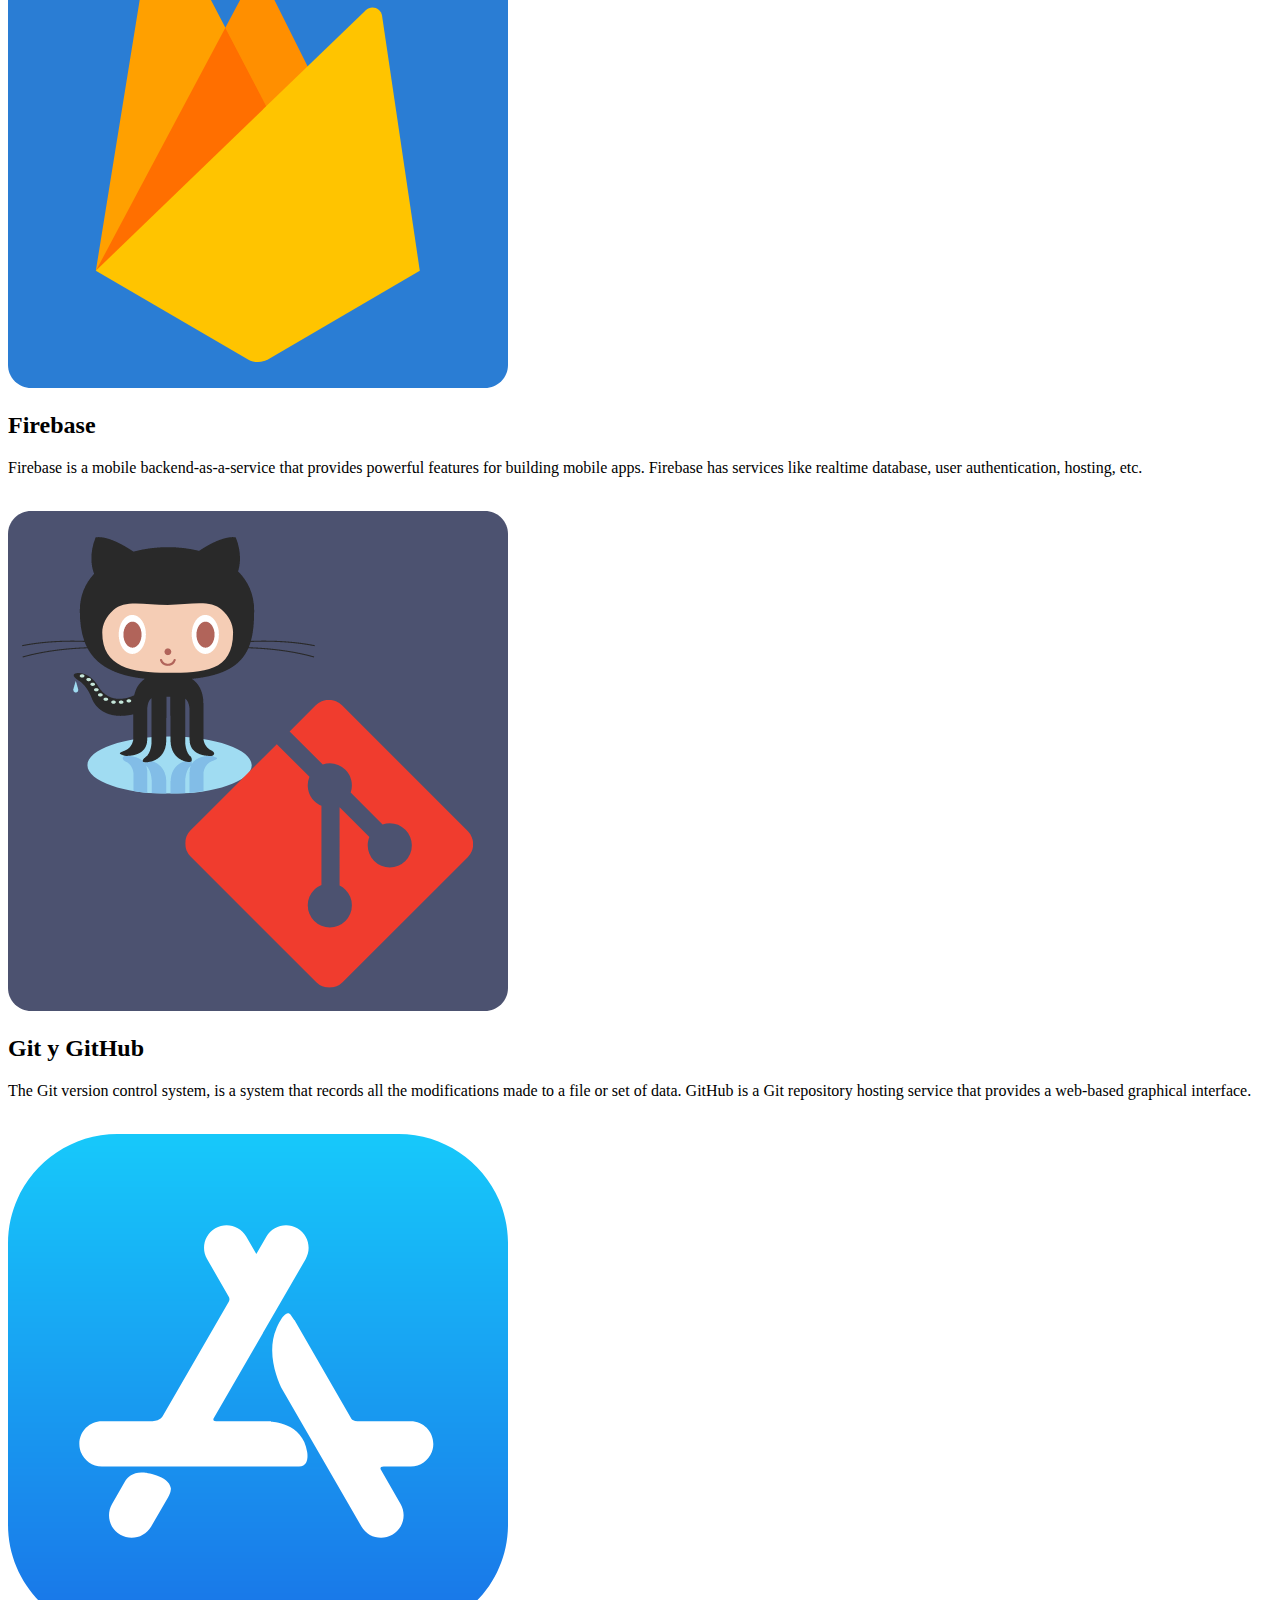
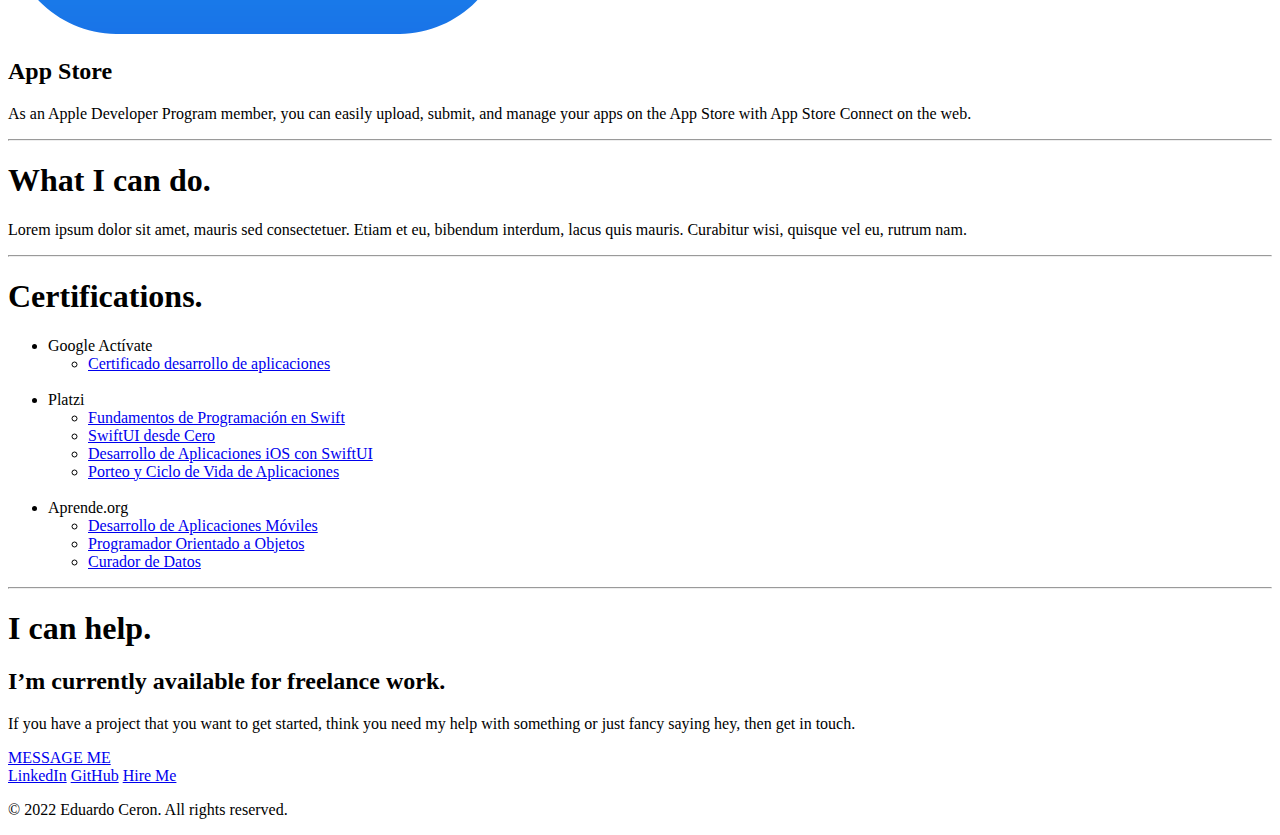
==== commit c5d2855e: "Agregué Padrink a work" ====
--- a/index.html
+++ b/index.html
@@ -4,7 +4,7 @@
     <meta charset="utf-8">
     <meta name="description" content="Eduardo Ceron Sitio Web oficial provee información acerca de Desarrollo de aplicaciones iOS así como de desarrollo Web">
     <title>Ing. Ceron</title>
-    <link rel="stylesheet" href="CSS/styles.css">
+    <link rel="stylesheet" href="css/styles.css">
     <link rel="icon" href="favicon.ico">
     <link rel="preconnect" href="https://fonts.googleapis.com">
 <link rel="preconnect" href="https://fonts.gstatic.com" crossorigin>
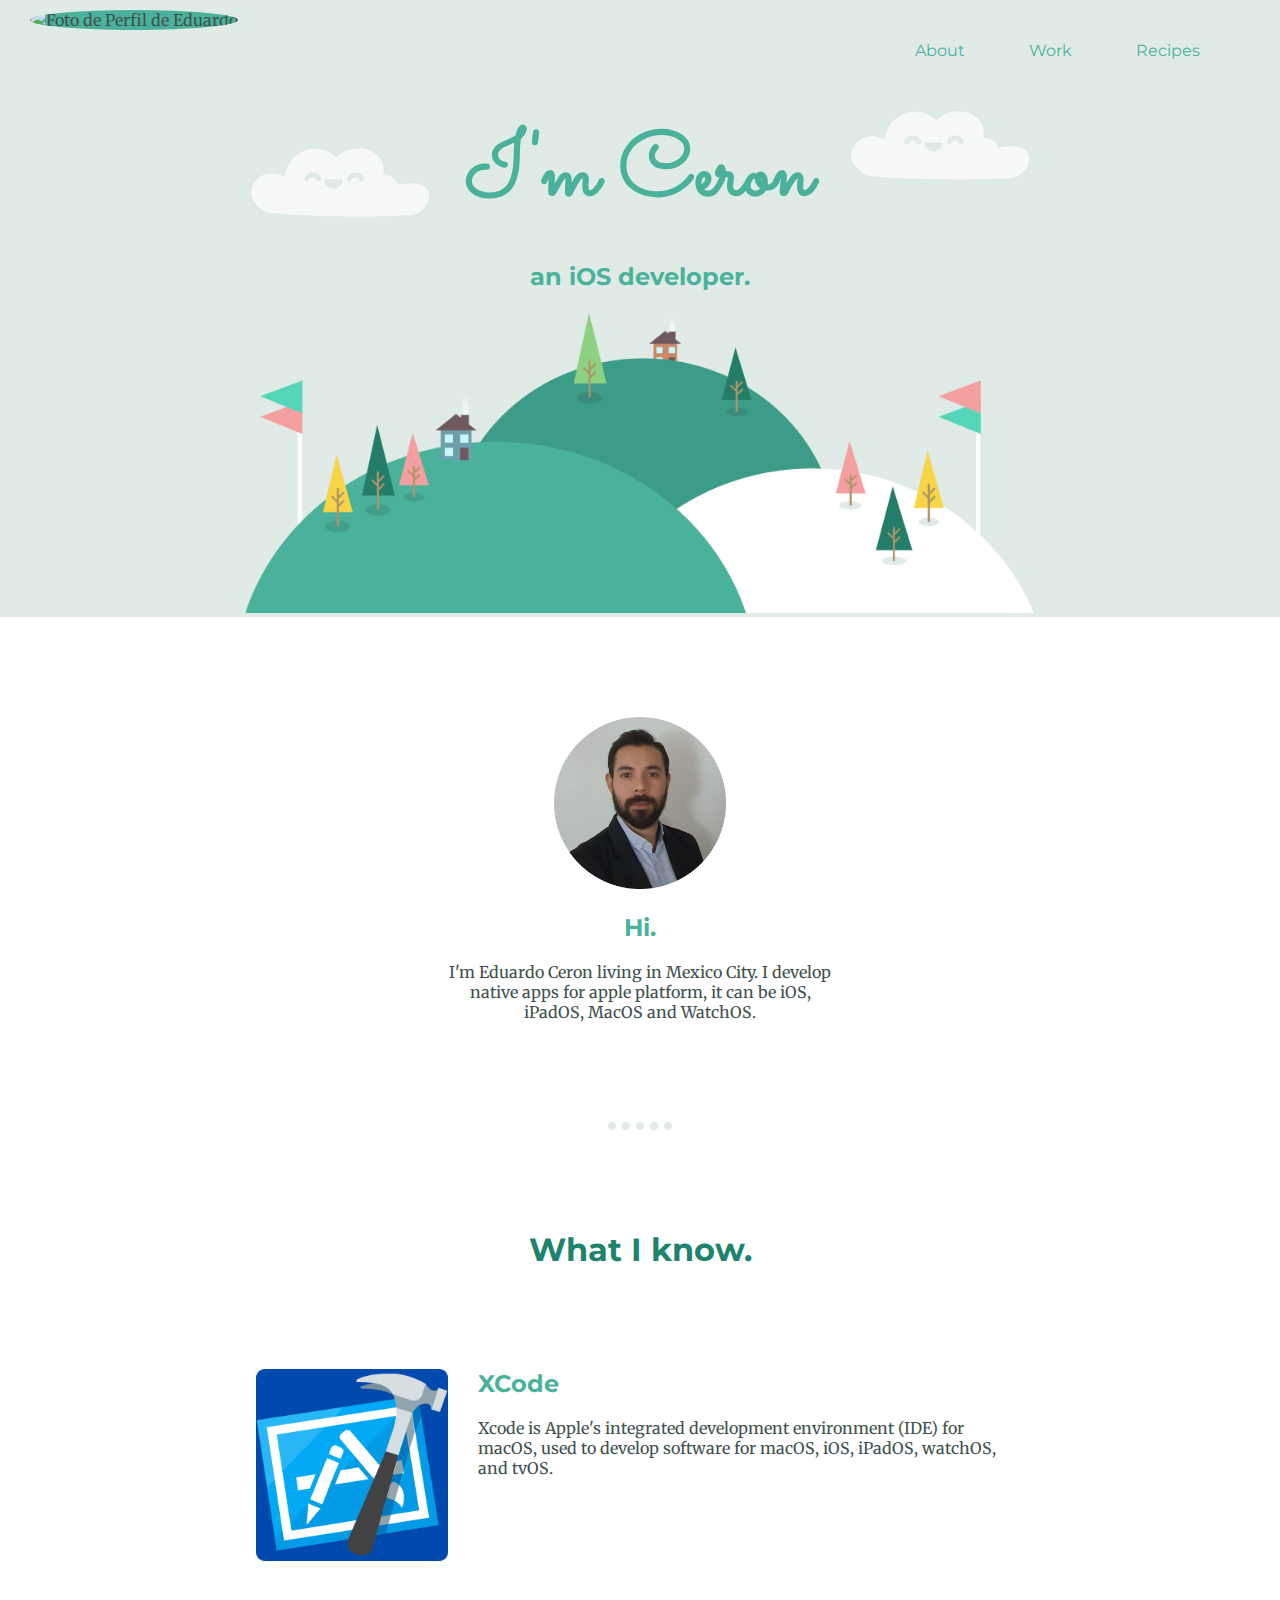
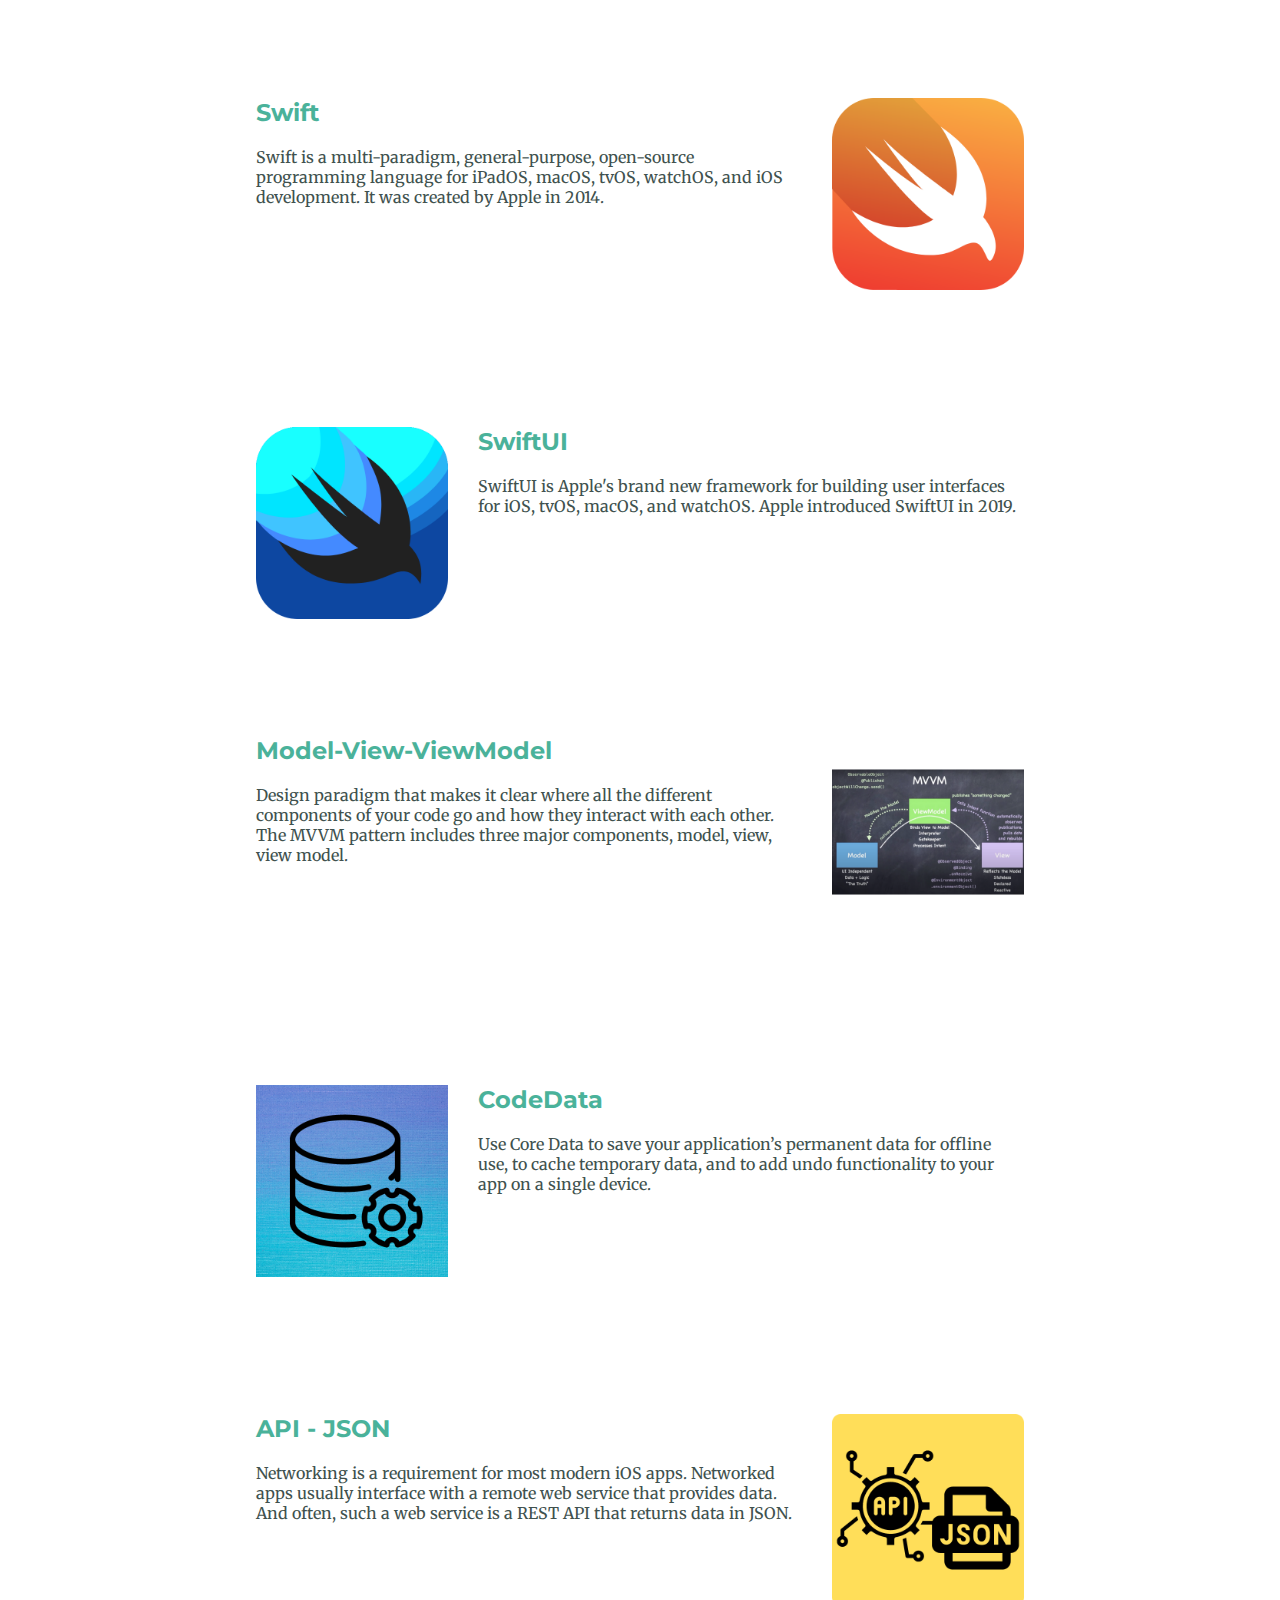
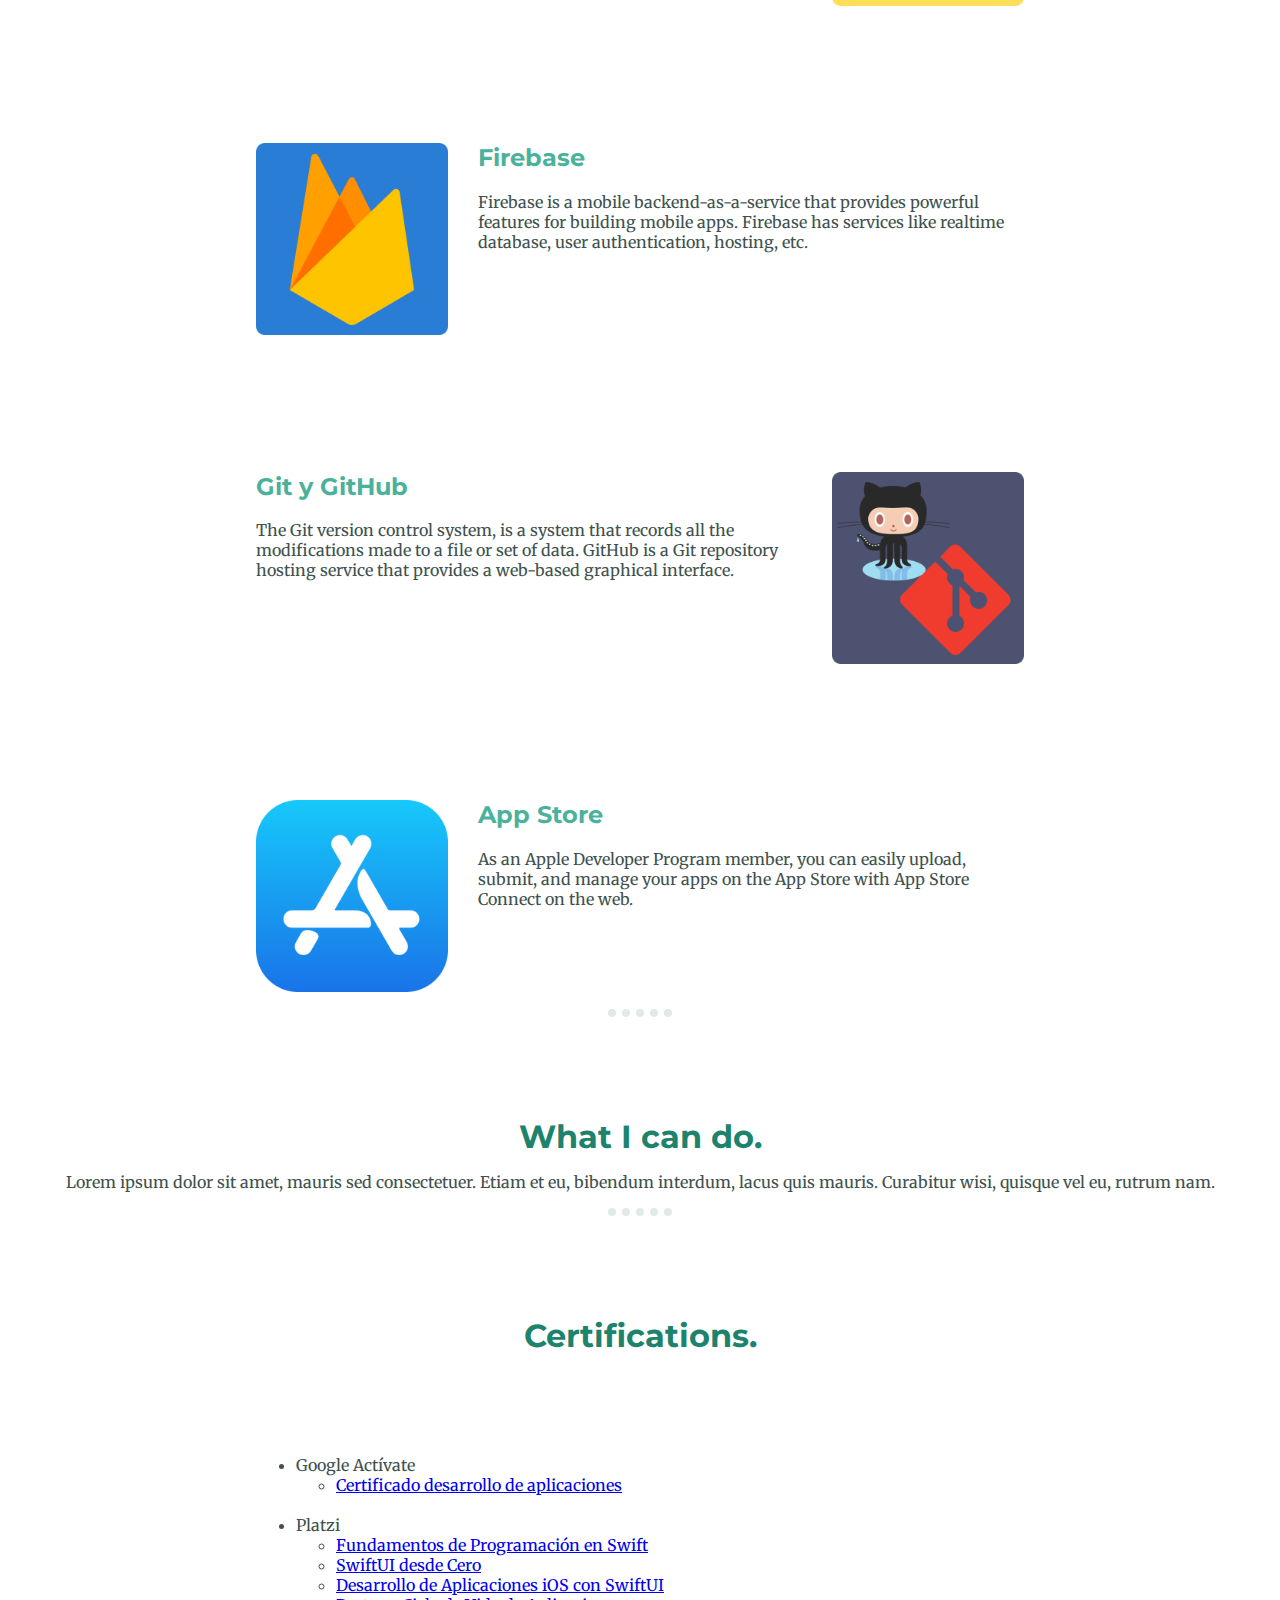
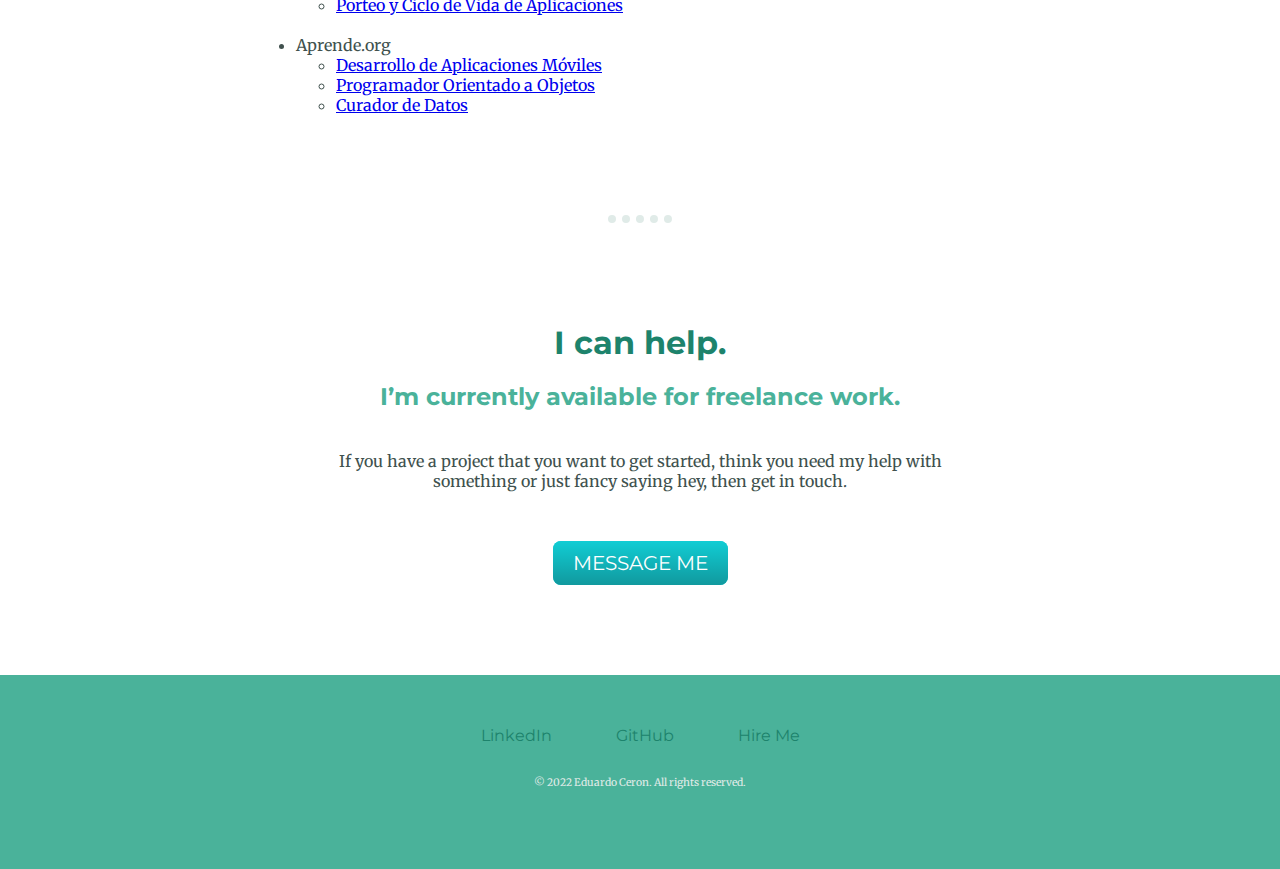
==== commit 015da681: "corregí ruta del CSS" ====
--- a/index.html
+++ b/index.html
@@ -4,7 +4,7 @@
     <meta charset="utf-8">
     <meta name="description" content="Eduardo Ceron Sitio Web oficial provee información acerca de Desarrollo de aplicaciones iOS así como de desarrollo Web">
     <title>Ing. Ceron</title>
-    <link rel="stylesheet" href="css/styles.css">
+    <link rel="stylesheet" href="CSS/styles.css">
     <link rel="icon" href="favicon.ico">
     <link rel="preconnect" href="https://fonts.googleapis.com">
 <link rel="preconnect" href="https://fonts.gstatic.com" crossorigin>
--- a/CSS/styles.css
+++ b/CSS/styles.css
@@ -0,0 +1,185 @@
+
+body  {
+  margin: 0;
+  text-align: center;
+  font-family: 'Merriweather', sans;
+  color: #40514E;
+}
+h1 {
+  color: #1D836C;
+  margin: 100px auto 0 auto;
+  font-family: 'Montserrat', sans-serif;
+}
+h2 {
+  color: #4AB29A;
+  font-family: 'Montserrat', sans-serif;
+  /*font-weight: normal;*/
+}
+h3 {
+  font-family: 'Montserrat', sans-serif;
+}
+hr {
+  border-style: none;
+  border-top-style: dotted;
+  border-color: #E0EBE8;
+  border-width: 8px;
+  width: 5%;
+}
+/*
+.iOS {
+  text-decoration: underline;
+}
+*/
+.navegacion{
+  position: absolute;
+  right: 50px;
+  margin-top: 30px;
+}
+.nav-link {
+  color: #4AB29A;
+  font-family: 'Montserrat', sans-serif;
+  margin: 10px 30px;
+  text-decoration: none;
+}
+.nav-link:hover {
+  color: #1D836C;
+}
+.soy-ceron {
+  font-family: 'Sacramento', cursive;
+  font-size: 5.625em;
+  color: #4AB29A;
+  clear: left;
+}
+.top-container {
+  background-color: #E0EBE8;
+  position: relative;
+  padding-top: 10px;
+}
+.bottom-container {
+  background-color: #4AB29A;
+  padding: 50px;
+}
+.listin-container {
+  font-family: 'Montserrat', sans-serif;
+  background-color: pink;
+  text-align: left;
+  padding: 50px;
+}
+.padrink-container {
+  font-family: 'Montserrat', sans-serif;
+  background-color: #E0EBE8;
+  text-align: left;
+  padding: 50px;
+}
+.policies-container {
+  background-color: #E0EBE8;
+  text-align: left;
+  padding: 50px;
+}
+.top-cloud {
+  position: absolute;
+  right: 250px;
+  top: 110px;
+}
+.bottom-cloud {
+  position: absolute;
+  left: 250px;
+  bottom: 400px;
+}
+.earth {
+  width: 50rem;
+}
+.profile {
+  width: 30%;
+  margin: 100px auto 100px auto;
+}
+.skill-row {
+  width: 60%;
+  margin: 100px auto 100px auto;
+  text-align: left;
+}
+.footer-link {
+  color: #1D836C;
+  font-family: 'Montserrat', sans-serif;
+  margin: 10px 30px;
+  text-decoration: none;
+}
+.footer-link:hover {
+  color: #E0EBE8;
+}
+.contact-me {
+  width: 50%;
+  margin: 100px auto 100px auto;
+}
+.contact-message {
+  margin: 40px auto 60px;
+}
+.copyright {
+  color: #E0EBE8;
+  font-size: 0.65rem;
+  padding: 20px 0;
+}
+.img-foto {
+  width: 45%;
+}
+.img-swift {
+  width: 30%;
+  float: left;
+  margin-right: 30px;
+}
+.img-right {
+  width: 25%;
+  float: right;
+  margin-left: 30px;
+}
+.img-left {
+  width: 25%;
+  float: left;
+  margin-right: 30px;
+}
+.imagenMonito {
+  float: left;
+  background-color: #4AB29A;
+  border-radius: 100%;
+  margin-left: 30px;
+}
+.btn {
+  background: #11cdd4;
+  background-image: -webkit-linear-gradient(top, #11cdd4, #11999e);
+  background-image: -moz-linear-gradient(top, #11cdd4, #11999e);
+  background-image: -ms-linear-gradient(top, #11cdd4, #11999e);
+  background-image: -o-linear-gradient(top, #11cdd4, #11999e);
+  background-image: linear-gradient(top bottom, #11cdd4, #11999e);
+  -webkit-border-radius: 8;
+  -moz-border-radius: 8;
+  border-radius: 8px;
+  font-family: 'Montserrat', sans-serif;
+  color: #ffffff;
+  font-size: 20px;
+  padding: 10px 20px 10px 20px;
+  text-decoration: none;
+}
+
+.btn:hover {
+  background: #30e3cb;
+  background-image: -webkit-linear-gradient(top, #30e3cb, #2bc4ad);
+  background-image: -moz-linear-gradient(top, #30e3cb, #2bc4ad);
+  background-image: -ms-linear-gradient(top, #30e3cb, #2bc4ad);
+  background-image: -o-linear-gradient(top, #30e3cb, #2bc4ad);
+  background-image: linear-gradient(to bottom, #30e3cb, #2bc4ad);
+  text-decoration: none;
+}
+.container {
+  color: #ffffff;
+  text-align: left;
+  font-family: 'Roboto Mono', monospace;
+	height: 200px;
+	width: 50%;
+  border-radius: 20px;
+	border: 1px solid #ddd;
+	background-color: rgb(42,41,47);
+	overflow-y: scroll;
+}
+.mensaje_container {
+	height: auto;
+}
